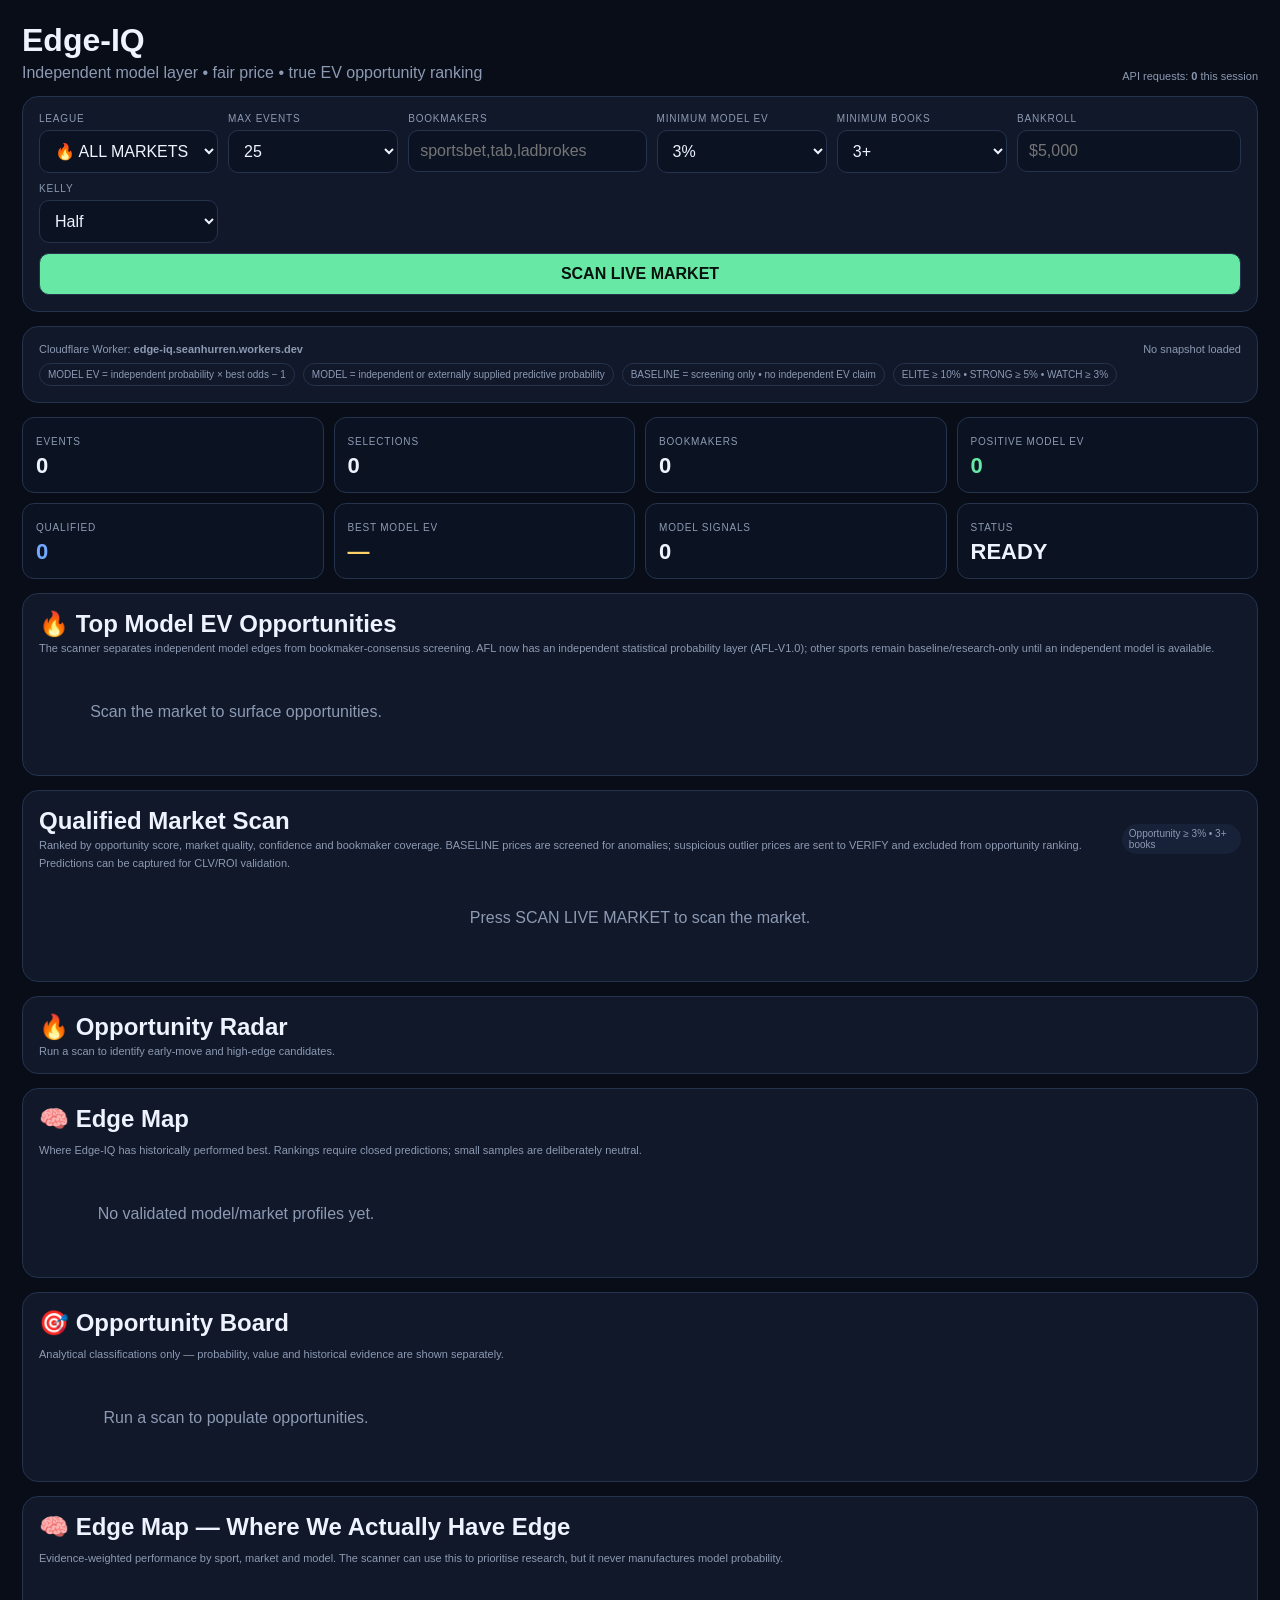
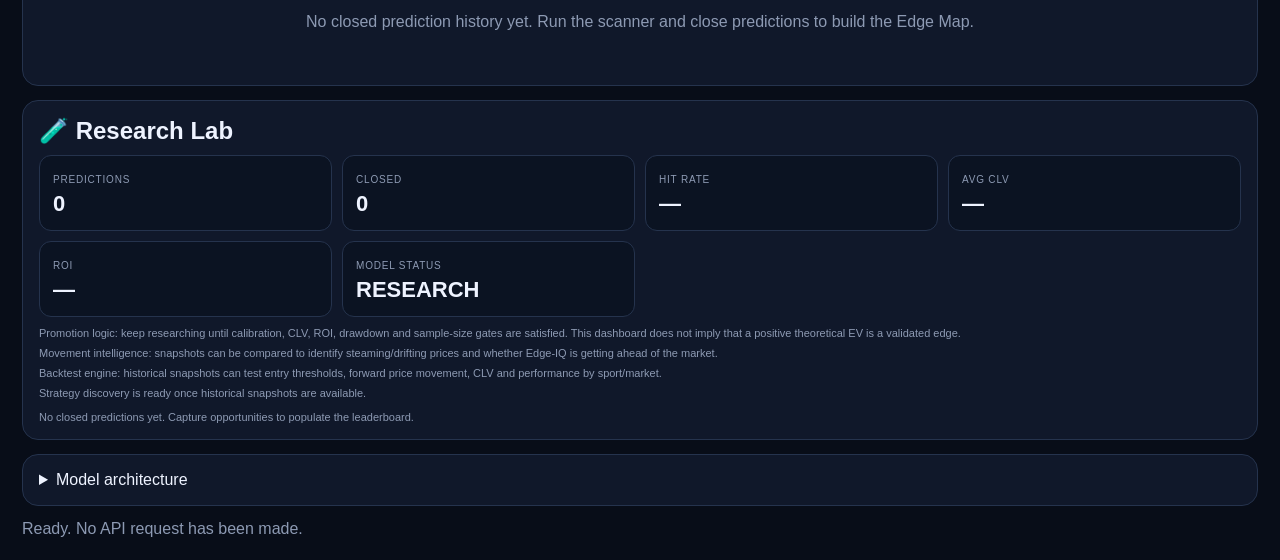
==== index.html @ f42400c0 "Activate AFL model layer and publish scan state" ====
<!doctype html>
<html lang="en"><head><meta charset="utf-8"><meta name="viewport" content="width=device-width,initial-scale=1"><title>Edge-IQ — EV Opportunity Scanner</title><style>
:root{--bg:#080d18;--panel:#10182a;--line:#25334d;--text:#eef3ff;--muted:#8d9ab3;--good:#67e8a5;--bad:#ff7180;--gold:#ffd166;--blue:#72a9ff}*{box-sizing:border-box}body{font-family:-apple-system,BlinkMacSystemFont,"Segoe UI",sans-serif;background:var(--bg);color:var(--text);margin:0}.wrap{max-width:1600px;margin:auto;padding:22px}.top{display:flex;justify-content:space-between;gap:15px;align-items:flex-end}.brand h1{font-size:32px;margin:0}.brand p{color:var(--muted);margin:5px 0 0}.panel{background:var(--panel);border:1px solid var(--line);border-radius:16px;padding:16px;margin:14px 0}.controls{display:grid;grid-template-columns:1fr 1fr 1.4fr 1fr 1fr 1fr 1fr auto;gap:10px}.control{display:flex;flex-direction:column;gap:6px}label{font-size:10px;color:var(--muted);text-transform:uppercase;letter-spacing:.08em}input,select,button{padding:11px;border-radius:10px;border:1px solid var(--line);background:#0b1322;color:var(--text);font:inherit}button{background:var(--good);color:#06130c;font-weight:850;cursor:pointer}.load{min-width:170px}.metrics{display:grid;grid-template-columns:repeat(8,1fr);gap:10px}.metric{background:#0b1322;border:1px solid var(--line);border-radius:12px;padding:13px}.metric b{display:block;font-size:22px;margin-top:4px}.good{color:var(--good)}.gold{color:var(--gold)}.bad{color:var(--bad)}.blue{color:var(--blue)}.status{color:var(--muted)}.error{color:var(--bad)}.topgrid{display:grid;grid-template-columns:repeat(3,1fr);gap:10px}.opp{background:#0b1322;border:1px solid var(--line);border-radius:14px;padding:14px}.opp.rank1{border-color:var(--gold);box-shadow:0 0 0 1px rgba(255,209,102,.1)}.opp h3{margin:0 0 5px;font-size:16px}.opp .sel{font-size:18px;font-weight:800}.signal{font-size:10px;font-weight:900;letter-spacing:.06em}.numbers{display:grid;grid-template-columns:repeat(4,1fr);gap:8px;margin-top:10px}.num{border-top:1px solid var(--line);padding-top:7px}.num small{display:block;color:var(--muted);font-size:10px}.num strong{font-size:16px}.table{overflow:auto}table{width:100%;border-collapse:collapse;min-width:2050px}th,td{padding:9px;border-bottom:1px solid var(--line);text-align:left;white-space:nowrap}th{color:var(--muted);font-size:10px;text-transform:uppercase}.best{font-weight:800}.positive{color:var(--good);font-weight:850}.negative{color:var(--bad);font-weight:700}.tiny{font-size:11px;color:var(--muted)}.pill{display:inline-block;padding:4px 7px;border-radius:999px;background:#172238;font-size:10px;color:var(--muted)}.empty{text-align:center;padding:38px;color:var(--muted)}.footerline{display:flex;justify-content:space-between;gap:10px;color:var(--muted);font-size:11px}.legend{display:flex;gap:8px;flex-wrap:wrap;margin-top:8px}.legend span{padding:5px 8px;border:1px solid var(--line);border-radius:999px;font-size:10px;color:var(--muted)}.modelbox{background:#0b1322;border:1px solid var(--line);border-radius:12px;padding:10px;margin-top:10px}.modelbox b{font-size:14px}@media(max-width:1350px){.controls{grid-template-columns:1fr 1fr 1.4fr 1fr 1fr 1fr}.load{grid-column:1/-1}.metrics{grid-template-columns:repeat(4,1fr)}}@media(max-width:1000px){.controls{grid-template-columns:1fr 1fr}.load{grid-column:1/-1}.metrics{grid-template-columns:repeat(3,1fr)}.topgrid{grid-template-columns:1fr}}@media(max-width:600px){.wrap{padding:12px}.metrics{grid-template-columns:repeat(2,1fr)}.top{display:block}}
</style><script src="models/nrl-tennis-v1.js"></script><script src="models/afl-v1.js"></script><script src="prediction-lab.js"></script><script src="research-leaderboard.js"></script><script src="opportunity-intelligence.js"></script>
<script src="adaptive-model.js"></script><script src="market-movement.js"></script><script src="opportunity-radar.js"></script><script type="module" src="backtest-engine.js"></script><script src="strategy-discovery.js"></script><script src="data-collector.js"></script><style>
.edge-matrix-summary{display:grid;grid-template-columns:repeat(4,1fr);gap:8px;margin:12px 0}.edge-matrix-summary>div{border:1px solid #263451;border-radius:12px;padding:10px;background:#0b1222}.edge-matrix-summary small{display:block;font-size:9px;letter-spacing:.08em;color:#8793ad}.edge-matrix-summary strong{display:block;font-size:20px;margin-top:4px}.edge-matrix-table{overflow:auto;border:1px solid #263451;border-radius:12px}.edge-matrix-table table{width:100%;min-width:760px;border-collapse:collapse}.edge-matrix-table th,.edge-matrix-table td{padding:9px 10px;text-align:left;border-bottom:1px solid #1d2940;font-size:11px}.edge-matrix-table th{color:#8793ad;font-weight:600}.edge-matrix-table td{color:#dce4f4}.edge-matrix-table tr:last-child td{border-bottom:0}
@media(max-width:600px){.edge-matrix-summary{grid-template-columns:repeat(2,1fr)}}
</style></head><body><div class="wrap">
<div class="top"><div class="brand"><h1>Edge-IQ</h1><p>Independent model layer • fair price • true EV opportunity ranking</p></div><div class="tiny">API requests: <b id="loadCount">0</b> this session</div></div>
<section class="panel controls"><div class="control"><label>League</label><select id="league"><option value="ALL">🔥 ALL MARKETS</option><option>AFL</option><option>NRL</option><option>NBA</option><option>NBL</option><option>MLB</option><option value="TENNIS">Tennis</option><option>EPL">EPL</option></select></div><div class="control"><label>Max events</label><select id="maxEvents"><option>10</option><option selected>25</option><option>50</option><option>100</option></select></div><div class="control"><label>Bookmakers</label><input id="bookmakers" placeholder="sportsbet,tab,ladbrokes"></div><div class="control"><label>Minimum model EV</label><select id="minEv"><option value="0">0%</option><option value="0.03" selected>3%</option><option value="0.05">5%</option><option value="0.08">8%</option><option value="0.10">10%</option></select></div><div class="control"><label>Minimum books</label><select id="minBooks"><option value="1">1+</option><option value="2">2+</option><option value="3" selected>3+</option><option value="4">4+</option><option value="5">5+</option></select></div><div class="control"><label>Bankroll</label><input id="bankroll" type="number" min="0" step="50" placeholder="$5,000"></div><div class="control"><label>Kelly</label><select id="kellyFraction"><option value="0.25">Quarter</option><option value="0.5" selected>Half</option><option value="1">Full</option></select></div><button class="load" id="loadBtn" type="button" onclick="window.edgeIqLoad && window.edgeIqLoad()">SCAN LIVE MARKET</button></section>
<section class="panel"><div class="footerline"><span>Cloudflare Worker: <b>edge-iq.seanhurren.workers.dev</b></span><span id="freshness">No snapshot loaded</span></div><div class="legend"><span>MODEL EV = independent probability × best odds − 1</span><span>MODEL = independent or externally supplied predictive probability</span><span>BASELINE = screening only • no independent EV claim</span><span>ELITE ≥ 10% • STRONG ≥ 5% • WATCH ≥ 3%</span></div></section>
<section class="metrics"><div class="metric"><label>Events</label><b id="mEvents">0</b></div><div class="metric"><label>Selections</label><b id="mRows">0</b></div><div class="metric"><label>Bookmakers</label><b id="mBooks">0</b></div><div class="metric"><label>Positive model EV</label><b class="good" id="mPositive">0</b></div><div class="metric"><label>Qualified</label><b class="blue" id="mQualified">0</b></div><div class="metric"><label>Best model EV</label><b class="gold" id="mBest">—</b></div><div class="metric"><label>Model signals</label><b id="mModel">0</b></div><div class="metric"><label>Status</label><b id="mStatus">READY</b></div></section>
<section class="panel"><h2 style="margin:0 0 4px">🔥 Top Model EV Opportunities</h2><p class="tiny" style="margin-top:0">The scanner separates independent model edges from bookmaker-consensus screening. AFL now has an independent statistical probability layer (AFL-V1.0); other sports remain baseline/research-only until an independent model is available.</p><div class="topgrid" id="topOpp"><div class="empty">Scan the market to surface opportunities.</div></div></section>
<section class="panel"><div style="display:flex;justify-content:space-between;align-items:center;gap:10px"><div><h2 style="margin:0">Qualified Market Scan</h2><span class="tiny">Ranked by opportunity score, market quality, confidence and bookmaker coverage. BASELINE prices are screened for anomalies; suspicious outlier prices are sent to VERIFY and excluded from opportunity ranking. Predictions can be captured for CLV/ROI validation.</span></div><span class="pill" id="filterLabel">Opportunity ≥ 3% • 3+ books</span></div><div class="table" id="table"><div class="empty">Press SCAN LIVE MARKET to scan the market.</div></div></section>
<section class="panel"><h2 style="margin:0 0 4px">🔥 Opportunity Radar</h2><div id="radarList" class="tiny">Run a scan to identify early-move and high-edge candidates.</div></section><section class="panel"><h2 style="margin:0 0 4px">🧠 Edge Map</h2><p class="tiny">Where Edge-IQ has historically performed best. Rankings require closed predictions; small samples are deliberately neutral.</p><div id="edgeMap" class="topgrid"><div class="empty">No validated model/market profiles yet.</div></div></section><section class="panel"><h2 style="margin:0 0 4px">🎯 Opportunity Board</h2><p class="tiny">Analytical classifications only — probability, value and historical evidence are shown separately.</p><div id="decisionBoard" class="topgrid"><div class="empty">Run a scan to populate opportunities.</div></div></section><section class="panel"><h2 style="margin:0 0 4px">🧠 Edge Map — Where We Actually Have Edge</h2><p class="tiny">Evidence-weighted performance by sport, market and model. The scanner can use this to prioritise research, but it never manufactures model probability.</p><div id="edgeMatrix"></div></section><section class="panel"><h2 style="margin:0 0 4px">🧪 Research Lab</h2><div class="metrics" style="margin:10px 0"><div class="metric"><label>Predictions</label><b id="labPred">0</b></div><div class="metric"><label>Closed</label><b id="labClosed">0</b></div><div class="metric"><label>Hit rate</label><b id="labHit">—</b></div><div class="metric"><label>Avg CLV</label><b id="labClv">—</b></div><div class="metric"><label>ROI</label><b id="labRoi">—</b></div><div class="metric"><label>Model status</label><b id="labStatus">RESEARCH</b></div></div><div class="tiny">Promotion logic: keep researching until calibration, CLV, ROI, drawdown and sample-size gates are satisfied. This dashboard does not imply that a positive theoretical EV is a validated edge.</div><div class="tiny" style="margin-top:8px">Movement intelligence: snapshots can be compared to identify steaming/drifting prices and whether Edge-IQ is getting ahead of the market.</div><div class="tiny" style="margin-top:8px">Backtest engine: historical snapshots can test entry thresholds, forward price movement, CLV and performance by sport/market.</div><div id="strategyLab" class="tiny" style="margin-top:8px">Strategy discovery is ready once historical snapshots are available.</div><div id="collectorStats" class="tiny" style="margin-top:8px"></div><div id="labTables" style="margin-top:12px"><div class="tiny">No closed predictions yet. Capture opportunities to populate the leaderboard.</div></div></section><section class="panel"><details><summary>Model architecture</summary><p class="tiny">Edge-IQ accepts an external probability on each market when supplied by a future statistical model/API. Until that feed exists, it uses a conservative BASELINE probability derived from de-vig consensus and shrunk toward 50%. This prevents the app from falsely claiming that bookmaker consensus is an independent predictive model.</p></details></section>
<div id="status" class="status">Ready. No API request has been made.</div>
</div><script src="market-catalog.js"></script><script src="market-scanner.js"></script><script src="model-engine.js"></script><script src="ev-engine.js"></script><script>
const WORKER='https://edge-iq.seanhurren.workers.dev',CACHE='edgeIqCacheV8';let loads=0,lastScan=null,$=id=>document.getElementById(id),esc=(window.EdgeIQScanner&&window.EdgeIQScanner.esc)?window.EdgeIQScanner.esc:(s=>String(s??'').replace(/[&<>"']/g,m=>({'&':'&amp;','<':'&lt;','>':'&gt;','"':'&quot;',"'":'&#39;'}[m])));
function money(n){return n>0?'$'+Math.round(n).toLocaleString():'—'} function pct(n){return Number.isFinite(n)?(n*100).toFixed(1)+'%':'—'}
function stakeFor(o){const bankroll=Number($('bankroll').value)||0,fraction=Number($('kellyFraction').value)||.5;if(!bankroll||!(o.modelEv>0)||o.odds<=1)return null;const full=Math.max(0,o.modelEv/(o.odds-1));return bankroll*full*fraction}
function qualified(opps){const minEv=Number($('minEv').value),minBooks=Number($('minBooks').value);return opps.filter(o=>(o.opportunityScore??-Infinity)>=minEv&&o.books>=minBooks)}
function signal(o){if(o.modelSource!=='MODEL')return o.opportunityScore>0?'SCREEN':'PASS';return o.modelEv>=.10?'ELITE':o.modelEv>=.05?'STRONG':o.modelEv>=.03?'WATCH':o.modelEv>0?'MARGINAL':'PASS'}
function sigClass(s){return s==='ELITE'||s==='STRONG'?'good':s==='WATCH'||s==='SCREEN'?'gold':'bad'}
function renderTop(opps){const top=qualified(opps).filter(o=>o.modelSource==='MODEL'&&Number.isFinite(o.modelEv)&&o.modelEv>0).sort((a,b)=>(b.adaptiveModelEv??b.modelEv??-Infinity)-(a.adaptiveModelEv??a.modelEv??-Infinity)).slice(0,3);if(!top.length){$('topOpp').innerHTML='<div class="empty">No independent model opportunities meet the selected filters.</div>';return}$('topOpp').innerHTML=top.map((o,i)=>`<div class="opp ${i===0?'rank1':''}"><h3>${i===0?'🥇':i===1?'🥈':'🥉'} ${esc(o.market)} <span class="signal ${sigClass(o.signal)}">${o.signal}</span></h3><div class="sel">${esc(o.selection)}</div><div class="tiny">${esc(o.event)} • <b>${esc(o.book)}</b> • ${o.books} books</div><div class="numbers"><div class="num"><small>Best odds</small><strong>${o.odds.toFixed(2)}</strong></div><div class="num"><small>Model prob.</small><strong>${pct(o.modelProb)}</strong></div><div class="num"><small>${o.modelSource==='MODEL'?'Model fair':'Screen fair'}</small><strong>${o.modelSource==='MODEL'?(o.modelFair!=null?o.modelFair.toFixed(2):'—'):(o.screeningProb?(1/o.screeningProb).toFixed(2):'—')}</strong></div><div class="num"><small>Adaptive EV</small><strong class="${o.modelSource==='MODEL'&&(o.adaptiveModelEv??o.modelEv)>0?'good':'gold'}">${o.modelSource==='MODEL'?pct(o.adaptiveModelEv??o.modelEv):'—'}</strong></div></div><div class="modelbox"><span class="tiny">Source</span> <b>${o.modelSource}</b> • <span class="tiny">Consensus</span> ${pct(o.consensusProb)} • <span class="tiny">Model vs consensus</span> ${o.modelDelta!=null?pct(o.modelDelta):'—'} • <span class="tiny">Opportunity</span> ${pct(o.opportunityScore)}<br><span class="tiny">Win ${o.winScore!=null?o.winScore+'%':'—'} • Value ${o.valueScore!=null?o.valueScore.toFixed(0):'—'} • Adaptive ${o.adaptiveStatus||'NEUTRAL'} • Confidence ${o.confidence}% • indicative ${money(stakeFor(o))} ${$('kellyFraction').value==='0.5'?'half':''} Kelly</span></div></div>`).join('')}
function renderTable(opps){const threshold=Number($('minEv').value),minBooks=Number($('minBooks').value),filtered=qualified(opps);$('filterLabel').textContent=`Opportunity ≥ ${(threshold*100).toFixed(0)}% • ${minBooks}+ books • ${filtered.length} shown`;if(!filtered.length){$('table').innerHTML='<div class="empty">No markets meet the current model EV and bookmaker filters.</div>';return}$('table').innerHTML='<table><thead><tr><th>Rank</th><th>Signal</th><th>Source</th><th>Event</th><th>Market</th><th>Selection</th><th>Best Book</th><th>Odds</th><th>Consensus</th><th>Model Prob</th><th>Fair Odds</th><th>Model EV</th><th>Screening Opp.</th><th>Model Edge</th><th>Books</th><th>Confidence</th><th>Half-Kelly*</th></tr></thead><tbody>'+filtered.map((o,i)=>`<tr><td>${i+1}</td><td class="${sigClass(o.signal)}"><b>${o.signal}</b></td><td>${o.modelSource}</td><td>${esc(o.event)}</td><td>${esc(o.market)}${o.line!=null&&o.line!==''?' '+esc(o.line):''}</td><td>${esc(o.selection)}</td><td class="best">${esc(o.book)}</td><td class="best">${o.odds.toFixed(2)}</td><td>${pct(o.consensusProb)}</td><td class="${o.modelSource==='MODEL'?'blue':''}"><b>${pct(o.modelProb)}</b></td><td>${o.modelSource==='MODEL'?(o.modelFair!=null?o.modelFair.toFixed(2):'—'):(o.screeningProb?(1/o.screeningProb).toFixed(2):'—')}</td><td class="${o.modelSource==='MODEL'&&o.modelEv>0?'positive':''}">${o.modelSource==='MODEL'?pct(o.modelEv):'—'}</td><td class="gold">${o.modelSource==='BASELINE'?pct(o.screeningEv??o.opportunityScore):'—'}</td><td class="positive">${o.modelSource==='MODEL'?pct(o.modelEdge):'—'}</td><td>${o.books}</td><td>${o.confidence}%</td><td>${money(stakeFor(o))}</td></tr>`).join('')+'</tbody></table><div class="tiny" style="margin-top:8px">* Indicative Kelly sizing. MODEL rows require an externally supplied predictive probability. BASELINE rows are screening signals only and should not be treated as validated model edges.</div>'}
function renderLab(){const s=window.EdgeIQPredictionLab.summary();const ds=window.EdgeIQDataCollector.stats();$('collectorStats').textContent='Historical collector: '+ds.snapshots+' snapshots · '+ds.events+' events · '+ds.sports+' sports';$('labPred').textContent=s.predictions;$('labClosed').textContent=s.closed;$('labHit').textContent=pct(s.hitRate);$('labClv').textContent=pct(s.avgCLV);$('labRoi').textContent=pct(s.roi);const ready=s.closed>=100&&s.avgCLV>0&&s.roi>0;$('labStatus').textContent=ready?'VALIDATION REVIEW':'RESEARCH';$('labStatus').className=ready?'good':'gold';const rows=window.EdgeIQResearchLeaderboard.leaderboard();$('labTables').innerHTML=rows.length?'<table class="compact"><thead><tr><th>Sport</th><th>Closed</th><th>Hit</th><th>CLV</th><th>ROI</th><th>Status</th></tr></thead><tbody>'+rows.map(r=>{const g=window.EdgeIQResearchLeaderboard.gate(r);return '<tr><td>'+r.sport+'</td><td>'+r.closed+'</td><td>'+pct(r.hit)+'</td><td>'+pct(r.clv)+'</td><td>'+pct(r.roi)+'</td><td>'+(g.eligible?'VALIDATION REVIEW':'RESEARCH')+'</td></tr>'}).join('')+'</tbody></table>':'<div class="tiny">No closed predictions yet. Capture opportunities to populate the leaderboard.</div>'}
async function persistResearch(opps){try{const snapshots=(opps||[]).map(o=>({id:[o.eventId,o.market,o.selection,o.book,o.odds].map(v=>String(v??'')).join('|')+'|'+Date.now()+'|'+Math.random().toString(36).slice(2),eventId:o.eventId,sport:o.sport||o.league,market:o.market,selection:o.selection,ts:Date.now(),odds:o.odds,modelProb:o.modelProb,modelFair:o.modelFair??o.fair,modelEv:o.modelEv,screeningEv:o.screeningEv,opportunityScore:o.opportunityScore,books:o.books,runId:crypto.randomUUID()}));if(!snapshots.length)return;await fetch(WORKER+'/research/snapshots',{method:'POST',headers:{'Content-Type':'application/json'},body:JSON.stringify({snapshots})})}catch(_){/* research persistence must never break live scanning */}}
function render(data){const s=window.EdgeIQScanner.scan(data);lastScan={...s,opportunities:window.EdgeIQModel.apply(s.opportunities)};lastScan.opportunities=window.EdgeIQOpportunityIntelligence.rerank(lastScan.opportunities);window.__edgeIqLastScan=lastScan;window.EdgeIQDataCollector.collect(lastScan.opportunities);persistResearch(lastScan.opportunities);lastScan.opportunities.forEach(o=>o.signal=signal(o));const radar=window.EdgeIQOpportunityRadar.rank(lastScan.opportunities);$('radarList').innerHTML=radar.length?radar.slice(0,8).map(o=>'<div style="margin:6px 0"><b>'+o.radar.tag+'</b> · '+(o.sport||o.league||'')+' · '+(o.selection||o.name||'')+' · '+pct(o.modelEv??o.screeningEv)+'<br><span class="tiny">'+o.radar.reason+'</span></div>').join(''):'No radar signals on this scan.';renderLab();const qs=qualified(lastScan.opportunities),events=new Set(s.rows.map(r=>r.eventId||r.event)).size,books=new Set(s.rows.map(r=>r.book)).size,modelCount=lastScan.opportunities.filter(o=>o.modelSource==='MODEL').length;$('mEvents').textContent=events;$('mRows').textContent=s.rows.length;$('mBooks').textContent=books;$('mPositive').textContent=lastScan.opportunities.filter(o=>o.modelSource==='MODEL'&&o.modelEv>0).length;$('mQualified').textContent=qs.filter(o=>o.modelSource==='MODEL').length;const modelOpps=qs.filter(o=>o.modelSource==='MODEL'&&Number.isFinite(o.modelEv));$('mBest').textContent=modelOpps.length?pct(Math.max(...modelOpps.map(o=>o.modelEv))):'—';$('mModel').textContent=modelCount;$('mStatus').textContent='SCANNED';$('mStatus').className=qs.length?'good':'';renderTop(lastScan.opportunities);renderTable(lastScan.opportunities);window.dispatchEvent(new CustomEvent('edgeiq:scan-complete'))}
async function load(){const b=$('loadBtn');b.disabled=true;b.textContent='SCANNING…';$('status').textContent=$('league').value==='ALL'?'Scanning the full sports universe…':'Scanning live market…';try{const u=new URL(WORKER);u.searchParams.set('league',$('league').value);u.searchParams.set('limit',$('maxEvents').value);if($('bookmakers').value.trim())u.searchParams.set('bookmakers',$('bookmakers').value.trim());const r=await fetch(u,{cache:'no-store'}),d=await r.json();if(!r.ok)throw Error(d.error||d.detail||`Worker/API error ${r.status}`);loads++;$('loadCount').textContent=loads;localStorage.setItem(CACHE,JSON.stringify({loadedAt:Date.now(),data:d}));render(d);$('freshness').textContent=`Snapshot: ${new Date().toLocaleString()}`;$('status').innerHTML=`<span class="good">Market scan complete.</span> Opportunities ranked across the selected universe.`;}catch(e){$('status').innerHTML=`<span class="error">API error:</span> ${esc(e.message)}`}finally{b.disabled=false;b.textContent='SCAN LIVE MARKET'}}
$('loadBtn').onclick=load;['minEv','minBooks','bankroll','kellyFraction'].forEach(id=>$(id).addEventListener('input',()=>{if(lastScan){renderTop(lastScan.opportunities);renderTable(lastScan.opportunities)}}));
</script><script>
function renderEdgeMap(){
 const root=$('edgeMap'); if(!root||!window.EdgeIQAdaptiveModel)return;
 const profiles=window.EdgeIQAdaptiveModel.profile().slice(0,6);
 if(!profiles.length){root.innerHTML='<div class="empty">No validated model/market profiles yet.</div>';return}
 root.innerHTML=profiles.map(p=>{
  const s=p.samples>=100&&p.avgCLV>.01&&p.roi>.02?'🔥 BOOST':p.samples>=50&&p.avgCLV<-.01&&p.roi<-.02?'🔴 DOWNGRADE':p.avgCLV>0?'🟢 POSITIVE CLV':'🟡 NEUTRAL';
  const cls=s.includes('BOOST')?'good':s.includes('DOWNGRADE')?'bad':'gold';
  const parts=p.key.split('::');
  return '<div class="opp"><h3>'+esc(parts[0])+' • '+esc(parts[1])+'</h3><div class="sel">'+esc(parts[2])+'</div><div class="numbers"><div class="num"><small>Samples</small><strong>'+p.samples+'</strong></div><div class="num"><small>Hit rate</small><strong>'+pct(p.hitRate)+'</strong></div><div class="num"><small>Avg CLV</small><strong class="'+(p.avgCLV>=0?'good':'bad')+'">'+pct(p.avgCLV)+'</strong></div><div class="num"><small>ROI</small><strong class="'+(p.roi>=0?'good':'bad')+'">'+pct(p.roi)+'</strong></div></div><div class="legend"><span class="'+cls+'">'+s+'</span><span>Reliability '+Math.round(p.reliability*100)+'%</span></div></div>'
 }).join('');
}
const _oldRenderLab=typeof renderLab==='function'?renderLab:null;
if(_oldRenderLab){ const original=_oldRenderLab; renderLab=function(){original();renderEdgeMap()} }
document.addEventListener('DOMContentLoaded',renderEdgeMap);
</script><script src="edge-map.js"></script><script>
function renderDecisionBoard(){
 const root=document.getElementById('decisionBoard');
 if(!root)return;
 const data=window.__edgeIqLastScan;
 const rows=data&&data.opportunities?data.opportunities.filter(x=>x.modelProb!=null):[];
 if(!rows.length){root.innerHTML='<div class="empty">Run a scan to populate opportunities.</div>';return;}
 const by=(fn)=>rows.slice().sort((a,b)=>fn(b)-fn(a))[0];
 const great=by(x=>(x.adaptiveModelEv??x.modelEv??-999)*100+(x.confidence??0)*.05);
 const value=by(x=>(x.modelEv??-999));
 const prob=by(x=>(x.modelProb??-999));
 const risk=by(x=>(x.modelProb??0)*.6+(x.modelEv??0)*.4);
 const card=(title,icon,x)=>x?'<div class="opp"><h3>'+icon+' '+title+'</h3><div class="sel">'+esc(x.selection||x.outcome||'Opportunity')+'</div><div class="tiny">'+esc(x.sport||x.league||'')+' • '+esc(x.market||'')+'</div><div class="numbers"><div class="num"><small>Win</small><strong>'+pct(x.modelProb)+'</strong></div><div class="num"><small>EV</small><strong class="'+((x.modelEv??0)>=0?'good':'bad')+'">'+pct(x.modelEv)+'</strong></div><div class="num"><small>Confidence</small><strong>'+((x.confidence??0))+'%</strong></div></div></div>':'';
 root.innerHTML=card('Great Opportunity','🟢',great)+card('Value Play','💰',value)+card('High Probability','🎯',prob)+card('Risk-Adjusted','⚖️',risk);
}
document.addEventListener('DOMContentLoaded',renderDecisionBoard);
window.addEventListener('edgeiq:scan-complete',renderDecisionBoard);
</script><script>
window.edgeIqLoad=async function(){
 const b=document.getElementById('loadBtn'), status=document.getElementById('status');
 if(!b)return;
 b.disabled=true;b.textContent='SCANNING…';
 if(status)status.textContent='Connecting to Cloudflare Worker…';
 const WORKER_URL='https://edge-iq.seanhurren.workers.dev';
 try{
  const u=new URL(WORKER_URL);
  const league=document.getElementById('league');const max=document.getElementById('maxEvents');const books=document.getElementById('bookmakers');
  u.searchParams.set('league',league?.value||'ALL');u.searchParams.set('limit',max?.value||25);
  if(books?.value?.trim())u.searchParams.set('bookmakers',books.value.trim());
  const ctrl=new AbortController();const timer=setTimeout(()=>ctrl.abort(),20000);
  const r=await fetch(u.toString(),{cache:'no-store',signal:ctrl.signal,mode:'cors'});clearTimeout(timer);
  const d=await r.json();
  if(!r.ok)throw new Error(d.error||d.detail||('Worker/API error '+r.status));
  if(typeof render==='function')render(d);else if(window.EdgeIQScanner&&typeof window.EdgeIQScanner.scan==='function'){window.__edgeIqLastScan=window.EdgeIQScanner.scan(d);window.dispatchEvent(new CustomEvent('edgeiq:scan-complete'))}
  const count=document.getElementById('loadCount');if(count)count.textContent=String((Number(count.textContent)||0)+1);
  const fresh=document.getElementById('freshness');if(fresh)fresh.textContent='Snapshot: '+new Date().toLocaleString();
  if(status)status.innerHTML='<span class="good">Market scan complete.</span> Opportunities ranked across the selected universe.';
 }catch(e){
  if(status)status.innerHTML='<span class="error">API error:</span> '+String(e.name==='AbortError'?'Worker request timed out after 20 seconds':e.message||e);
 }finally{b.disabled=false;b.textContent='SCAN LIVE MARKET'}
};
</script></body></html>
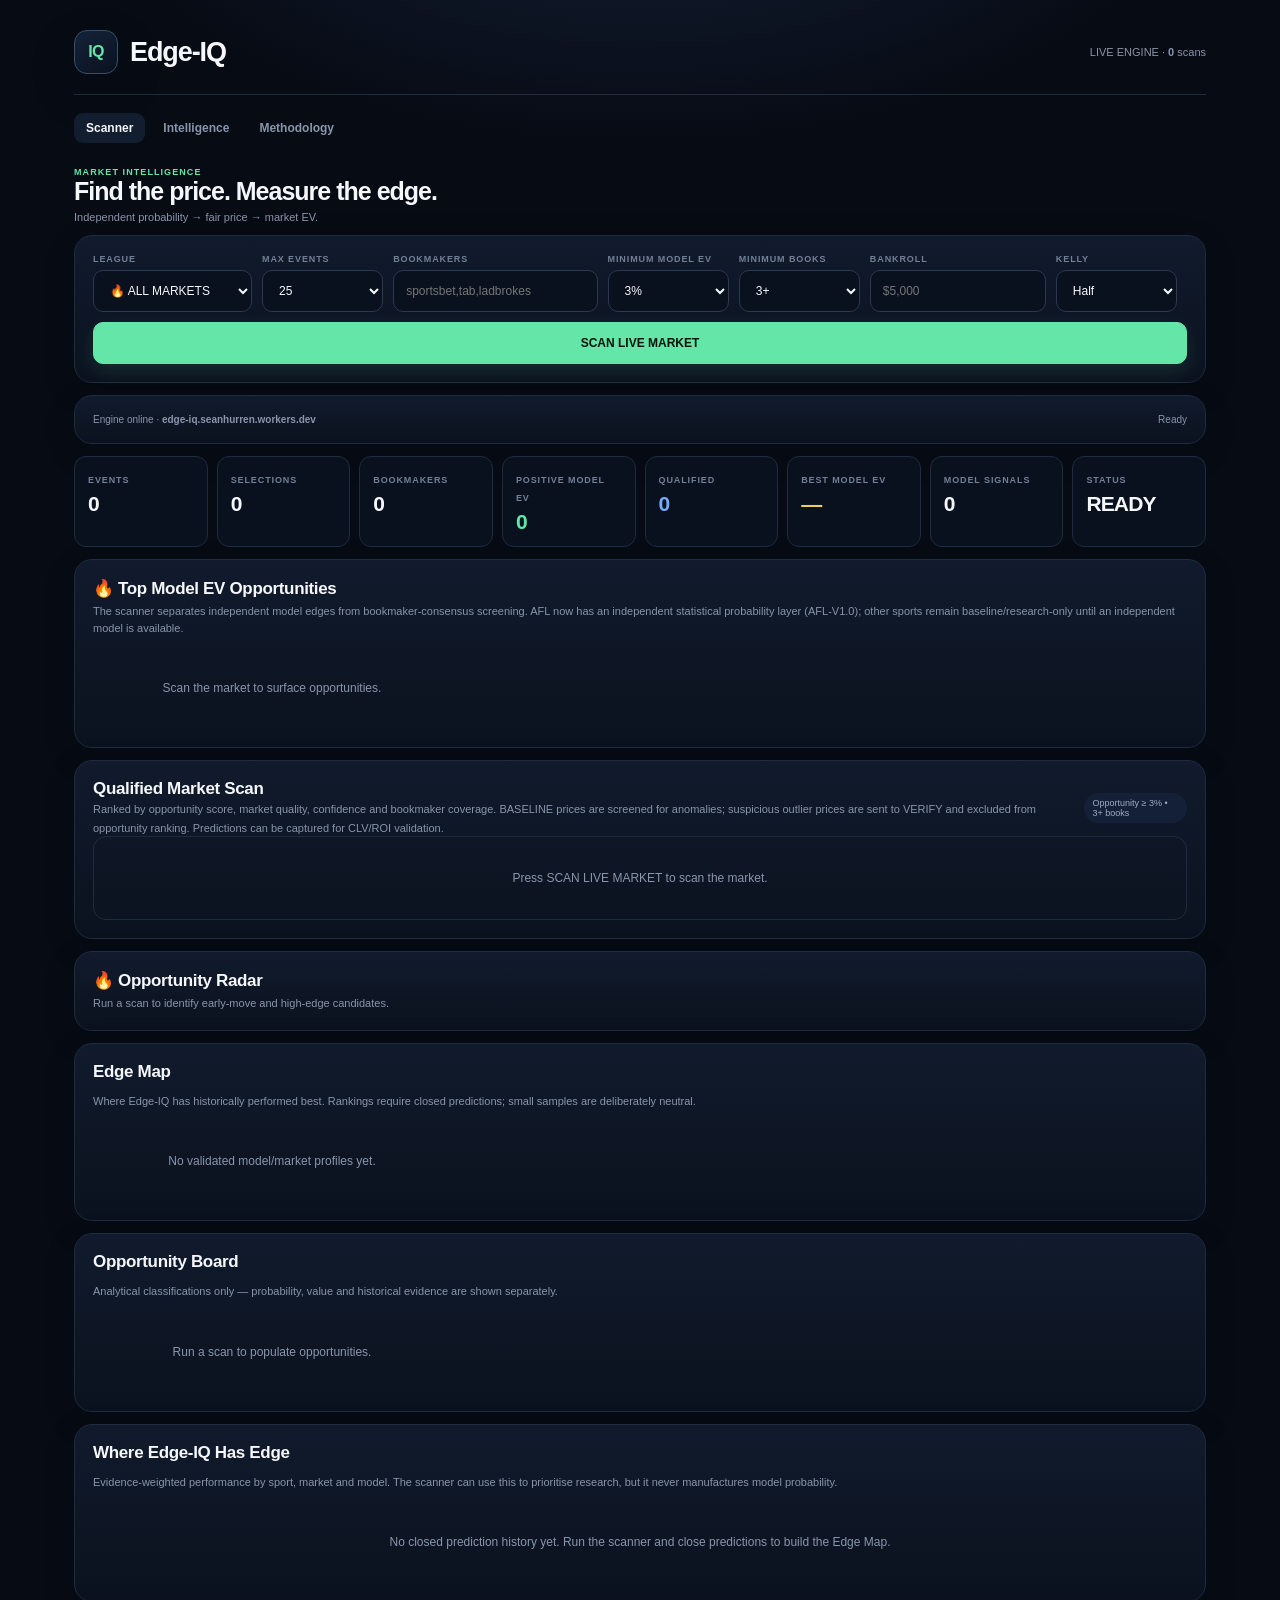
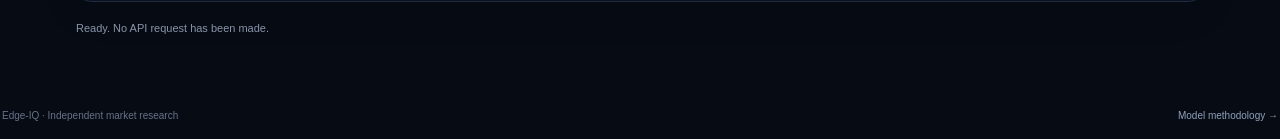
==== commit b0b735c6: "Redesign Edge-IQ as clean professional scanner" ====
--- a/index.html
+++ b/index.html
@@ -1,20 +1,35 @@
 <!doctype html>
 <html lang="en"><head><meta charset="utf-8"><meta name="viewport" content="width=device-width,initial-scale=1"><title>Edge-IQ — EV Opportunity Scanner</title><style>
 :root{--bg:#080d18;--panel:#10182a;--line:#25334d;--text:#eef3ff;--muted:#8d9ab3;--good:#67e8a5;--bad:#ff7180;--gold:#ffd166;--blue:#72a9ff}*{box-sizing:border-box}body{font-family:-apple-system,BlinkMacSystemFont,"Segoe UI",sans-serif;background:var(--bg);color:var(--text);margin:0}.wrap{max-width:1600px;margin:auto;padding:22px}.top{display:flex;justify-content:space-between;gap:15px;align-items:flex-end}.brand h1{font-size:32px;margin:0}.brand p{color:var(--muted);margin:5px 0 0}.panel{background:var(--panel);border:1px solid var(--line);border-radius:16px;padding:16px;margin:14px 0}.controls{display:grid;grid-template-columns:1fr 1fr 1.4fr 1fr 1fr 1fr 1fr auto;gap:10px}.control{display:flex;flex-direction:column;gap:6px}label{font-size:10px;color:var(--muted);text-transform:uppercase;letter-spacing:.08em}input,select,button{padding:11px;border-radius:10px;border:1px solid var(--line);background:#0b1322;color:var(--text);font:inherit}button{background:var(--good);color:#06130c;font-weight:850;cursor:pointer}.load{min-width:170px}.metrics{display:grid;grid-template-columns:repeat(8,1fr);gap:10px}.metric{background:#0b1322;border:1px solid var(--line);border-radius:12px;padding:13px}.metric b{display:block;font-size:22px;margin-top:4px}.good{color:var(--good)}.gold{color:var(--gold)}.bad{color:var(--bad)}.blue{color:var(--blue)}.status{color:var(--muted)}.error{color:var(--bad)}.topgrid{display:grid;grid-template-columns:repeat(3,1fr);gap:10px}.opp{background:#0b1322;border:1px solid var(--line);border-radius:14px;padding:14px}.opp.rank1{border-color:var(--gold);box-shadow:0 0 0 1px rgba(255,209,102,.1)}.opp h3{margin:0 0 5px;font-size:16px}.opp .sel{font-size:18px;font-weight:800}.signal{font-size:10px;font-weight:900;letter-spacing:.06em}.numbers{display:grid;grid-template-columns:repeat(4,1fr);gap:8px;margin-top:10px}.num{border-top:1px solid var(--line);padding-top:7px}.num small{display:block;color:var(--muted);font-size:10px}.num strong{font-size:16px}.table{overflow:auto}table{width:100%;border-collapse:collapse;min-width:2050px}th,td{padding:9px;border-bottom:1px solid var(--line);text-align:left;white-space:nowrap}th{color:var(--muted);font-size:10px;text-transform:uppercase}.best{font-weight:800}.positive{color:var(--good);font-weight:850}.negative{color:var(--bad);font-weight:700}.tiny{font-size:11px;color:var(--muted)}.pill{display:inline-block;padding:4px 7px;border-radius:999px;background:#172238;font-size:10px;color:var(--muted)}.empty{text-align:center;padding:38px;color:var(--muted)}.footerline{display:flex;justify-content:space-between;gap:10px;color:var(--muted);font-size:11px}.legend{display:flex;gap:8px;flex-wrap:wrap;margin-top:8px}.legend span{padding:5px 8px;border:1px solid var(--line);border-radius:999px;font-size:10px;color:var(--muted)}.modelbox{background:#0b1322;border:1px solid var(--line);border-radius:12px;padding:10px;margin-top:10px}.modelbox b{font-size:14px}@media(max-width:1350px){.controls{grid-template-columns:1fr 1fr 1.4fr 1fr 1fr 1fr}.load{grid-column:1/-1}.metrics{grid-template-columns:repeat(4,1fr)}}@media(max-width:1000px){.controls{grid-template-columns:1fr 1fr}.load{grid-column:1/-1}.metrics{grid-template-columns:repeat(3,1fr)}.topgrid{grid-template-columns:1fr}}@media(max-width:600px){.wrap{padding:12px}.metrics{grid-template-columns:repeat(2,1fr)}.top{display:block}}
+</style><style>
+:root{--bg:#070b14;--surface:#0d1422;--surface2:#111b2d;--line:#1f2b40;--line2:#2a3954;--text:#f5f7fb;--muted:#8995aa;--accent:#63e6a7;--gold:#f4c95d;--blue:#79a9ff;--danger:#ff7180;--shadow:0 18px 45px rgba(0,0,0,.22)}
+*{box-sizing:border-box}html{background:var(--bg)}body{margin:0;background:radial-gradient(900px 500px at 50% -180px,#16233b 0,transparent 65%),var(--bg);color:var(--text);font-family:-apple-system,BlinkMacSystemFont,"SF Pro Display","Segoe UI",sans-serif;-webkit-font-smoothing:antialiased}
+.wrap{max-width:1180px;margin:auto;padding:22px 24px 50px}.top{align-items:center;padding:8px 0 20px;border-bottom:1px solid var(--line)}.brand{display:flex;align-items:center;gap:12px}.brand:before{content:"IQ";display:grid;place-items:center;width:42px;height:42px;border:1px solid #34506f;border-radius:13px;background:linear-gradient(145deg,#14233a,#0a111e);font-weight:900;letter-spacing:-.05em;color:var(--accent);box-shadow:var(--shadow)}.brand h1{font-size:27px;letter-spacing:-.04em}.brand p{display:none}.tiny{color:var(--muted);font-size:11px;line-height:1.5}.top>.tiny{font-size:11px}
+.nav{display:flex;gap:6px;margin:18px 0 6px}.nav a{color:var(--muted);text-decoration:none;padding:8px 12px;border-radius:9px;font-size:12px;font-weight:700}.nav a.active,.nav a:hover{color:var(--text);background:#121d30}
+.panel{background:linear-gradient(180deg,rgba(17,27,45,.98),rgba(11,18,31,.98));border:1px solid var(--line);border-radius:18px;padding:18px;margin:12px 0;box-shadow:0 10px 35px rgba(0,0,0,.12)}.controls{display:grid;grid-template-columns:1.05fr .8fr 1.35fr .8fr .8fr .9fr .8fr auto;gap:10px;align-items:end}.control{display:flex;flex-direction:column;gap:6px}label{font-size:9px;color:#728096;text-transform:uppercase;letter-spacing:.1em;font-weight:800}input,select,button{height:42px;padding:0 12px;border-radius:10px;border:1px solid var(--line2);background:#09111e;color:var(--text);font:inherit;font-size:12px;outline:none}input:focus,select:focus{border-color:#55759f}button{background:var(--accent);border-color:var(--accent);color:#06120c;font-weight:900;cursor:pointer;box-shadow:0 8px 20px rgba(99,230,167,.12)}button:disabled{opacity:.6}.load{min-width:158px}
+.metrics{display:grid;grid-template-columns:repeat(8,1fr);gap:9px}.metric{background:#09111e;border:1px solid var(--line);border-radius:12px;padding:12px 13px}.metric b{display:block;font-size:21px;letter-spacing:-.04em;margin-top:5px}.good{color:var(--accent)!important}.gold{color:var(--gold)!important}.bad{color:var(--danger)!important}.blue{color:var(--blue)!important}.status{color:var(--muted);font-size:11px;padding:8px 2px}.error{color:var(--danger)}
+.panel h2{font-size:17px;letter-spacing:-.02em}.topgrid{display:grid;grid-template-columns:repeat(3,1fr);gap:10px}.opp{background:#09111e;border:1px solid var(--line);border-radius:15px;padding:15px}.opp.rank1{border-color:#b8943e;box-shadow:0 0 0 1px rgba(244,201,93,.08),0 10px 25px rgba(0,0,0,.16)}.opp h3{margin:0 0 6px;font-size:13px}.opp .sel{font-size:19px;font-weight:850;letter-spacing:-.025em}.signal{font-size:9px;font-weight:900;letter-spacing:.08em}.numbers{display:grid;grid-template-columns:repeat(4,1fr);gap:7px;margin-top:12px}.num{border-top:1px solid var(--line);padding-top:8px}.num small{display:block;color:var(--muted);font-size:9px}.num strong{font-size:15px}.modelbox{background:#0b1423;border:1px solid var(--line);border-radius:11px;padding:10px;margin-top:11px;font-size:10px;line-height:1.6}.table{overflow:auto;border:1px solid var(--line);border-radius:13px}table{width:100%;border-collapse:collapse;min-width:1500px}th,td{padding:10px;border-bottom:1px solid var(--line);text-align:left;white-space:nowrap}th{color:#728096;font-size:9px;text-transform:uppercase;letter-spacing:.08em}td{font-size:11px}.best{font-weight:800}.positive{color:var(--accent);font-weight:850}.negative{color:var(--danger);font-weight:700}.pill{display:inline-block;padding:5px 8px;border-radius:999px;background:#142037;font-size:9px;color:#9eabc0}.empty{text-align:center;padding:34px;color:var(--muted);font-size:12px}.footerline{display:flex;justify-content:space-between;gap:10px;color:var(--muted);font-size:10px}.legend{display:none}
+.hero{display:flex;justify-content:space-between;align-items:flex-end;gap:20px;margin:24px 0 12px}.hero h2{font-size:25px;margin:0;letter-spacing:-.04em}.hero p{margin:5px 0 0;color:var(--muted);font-size:11px}.hero .eyebrow{color:var(--accent);font-size:9px;font-weight:900;letter-spacing:.12em;text-transform:uppercase}
+#radarList{display:grid;grid-template-columns:repeat(3,1fr);gap:8px}#radarList>div{background:#09111e;border:1px solid var(--line);border-radius:11px;padding:10px}
+footer{display:flex;justify-content:space-between;color:#667389;font-size:10px;padding:18px 2px}
+@media(max-width:1050px){.controls{grid-template-columns:repeat(4,1fr)}.load{grid-column:auto}.metrics{grid-template-columns:repeat(4,1fr)}}
+@media(max-width:700px){.wrap{padding:12px 12px 35px}.top{padding-bottom:13px}.brand h1{font-size:24px}.nav{margin:12px 0}.controls{grid-template-columns:1fr 1fr}.load{grid-column:1/-1}.metrics{grid-template-columns:repeat(2,1fr)}.topgrid,#radarList{grid-template-columns:1fr}.hero{display:block}.hero .tiny{margin-top:8px}.panel{padding:13px;border-radius:15px}.panel h2{font-size:15px}}
 </style><script src="models/nrl-tennis-v1.js"></script><script src="models/afl-v1.js"></script><script src="prediction-lab.js"></script><script src="research-leaderboard.js"></script><script src="opportunity-intelligence.js"></script>
 <script src="adaptive-model.js"></script><script src="market-movement.js"></script><script src="opportunity-radar.js"></script><script type="module" src="backtest-engine.js"></script><script src="strategy-discovery.js"></script><script src="data-collector.js"></script><style>
 .edge-matrix-summary{display:grid;grid-template-columns:repeat(4,1fr);gap:8px;margin:12px 0}.edge-matrix-summary>div{border:1px solid #263451;border-radius:12px;padding:10px;background:#0b1222}.edge-matrix-summary small{display:block;font-size:9px;letter-spacing:.08em;color:#8793ad}.edge-matrix-summary strong{display:block;font-size:20px;margin-top:4px}.edge-matrix-table{overflow:auto;border:1px solid #263451;border-radius:12px}.edge-matrix-table table{width:100%;min-width:760px;border-collapse:collapse}.edge-matrix-table th,.edge-matrix-table td{padding:9px 10px;text-align:left;border-bottom:1px solid #1d2940;font-size:11px}.edge-matrix-table th{color:#8793ad;font-weight:600}.edge-matrix-table td{color:#dce4f4}.edge-matrix-table tr:last-child td{border-bottom:0}
 @media(max-width:600px){.edge-matrix-summary{grid-template-columns:repeat(2,1fr)}}
 </style></head><body><div class="wrap">
-<div class="top"><div class="brand"><h1>Edge-IQ</h1><p>Independent model layer • fair price • true EV opportunity ranking</p></div><div class="tiny">API requests: <b id="loadCount">0</b> this session</div></div>
+<div class="top"><div class="brand"><h1>Edge-IQ</h1></div><div class="tiny">LIVE ENGINE · <b id="loadCount">0</b> scans</div></div>
+<nav class="nav"><a class="active" href="index.html">Scanner</a><a href="intelligence.html">Intelligence</a><a href="methodology.html">Methodology</a></nav>
+<div class="hero"><div><div class="eyebrow">Market intelligence</div><h2>Find the price. Measure the edge.</h2><p>Independent probability → fair price → market EV.</p></div></div>
 <section class="panel controls"><div class="control"><label>League</label><select id="league"><option value="ALL">🔥 ALL MARKETS</option><option>AFL</option><option>NRL</option><option>NBA</option><option>NBL</option><option>MLB</option><option value="TENNIS">Tennis</option><option>EPL">EPL</option></select></div><div class="control"><label>Max events</label><select id="maxEvents"><option>10</option><option selected>25</option><option>50</option><option>100</option></select></div><div class="control"><label>Bookmakers</label><input id="bookmakers" placeholder="sportsbet,tab,ladbrokes"></div><div class="control"><label>Minimum model EV</label><select id="minEv"><option value="0">0%</option><option value="0.03" selected>3%</option><option value="0.05">5%</option><option value="0.08">8%</option><option value="0.10">10%</option></select></div><div class="control"><label>Minimum books</label><select id="minBooks"><option value="1">1+</option><option value="2">2+</option><option value="3" selected>3+</option><option value="4">4+</option><option value="5">5+</option></select></div><div class="control"><label>Bankroll</label><input id="bankroll" type="number" min="0" step="50" placeholder="$5,000"></div><div class="control"><label>Kelly</label><select id="kellyFraction"><option value="0.25">Quarter</option><option value="0.5" selected>Half</option><option value="1">Full</option></select></div><button class="load" id="loadBtn" type="button" onclick="window.edgeIqLoad && window.edgeIqLoad()">SCAN LIVE MARKET</button></section>
-<section class="panel"><div class="footerline"><span>Cloudflare Worker: <b>edge-iq.seanhurren.workers.dev</b></span><span id="freshness">No snapshot loaded</span></div><div class="legend"><span>MODEL EV = independent probability × best odds − 1</span><span>MODEL = independent or externally supplied predictive probability</span><span>BASELINE = screening only • no independent EV claim</span><span>ELITE ≥ 10% • STRONG ≥ 5% • WATCH ≥ 3%</span></div></section>
+<section class="panel" id="engineStatus"><div class="footerline"><span>Engine online · <b>edge-iq.seanhurren.workers.dev</b></span><span id="freshness">Ready</span></div><div class="legend"><span>MODEL EV = independent probability × best odds − 1</span><span>MODEL = independent or externally supplied predictive probability</span><span>BASELINE = screening only • no independent EV claim</span><span>ELITE ≥ 10% • STRONG ≥ 5% • WATCH ≥ 3%</span></div></section>
 <section class="metrics"><div class="metric"><label>Events</label><b id="mEvents">0</b></div><div class="metric"><label>Selections</label><b id="mRows">0</b></div><div class="metric"><label>Bookmakers</label><b id="mBooks">0</b></div><div class="metric"><label>Positive model EV</label><b class="good" id="mPositive">0</b></div><div class="metric"><label>Qualified</label><b class="blue" id="mQualified">0</b></div><div class="metric"><label>Best model EV</label><b class="gold" id="mBest">—</b></div><div class="metric"><label>Model signals</label><b id="mModel">0</b></div><div class="metric"><label>Status</label><b id="mStatus">READY</b></div></section>
 <section class="panel"><h2 style="margin:0 0 4px">🔥 Top Model EV Opportunities</h2><p class="tiny" style="margin-top:0">The scanner separates independent model edges from bookmaker-consensus screening. AFL now has an independent statistical probability layer (AFL-V1.0); other sports remain baseline/research-only until an independent model is available.</p><div class="topgrid" id="topOpp"><div class="empty">Scan the market to surface opportunities.</div></div></section>
 <section class="panel"><div style="display:flex;justify-content:space-between;align-items:center;gap:10px"><div><h2 style="margin:0">Qualified Market Scan</h2><span class="tiny">Ranked by opportunity score, market quality, confidence and bookmaker coverage. BASELINE prices are screened for anomalies; suspicious outlier prices are sent to VERIFY and excluded from opportunity ranking. Predictions can be captured for CLV/ROI validation.</span></div><span class="pill" id="filterLabel">Opportunity ≥ 3% • 3+ books</span></div><div class="table" id="table"><div class="empty">Press SCAN LIVE MARKET to scan the market.</div></div></section>
-<section class="panel"><h2 style="margin:0 0 4px">🔥 Opportunity Radar</h2><div id="radarList" class="tiny">Run a scan to identify early-move and high-edge candidates.</div></section><section class="panel"><h2 style="margin:0 0 4px">🧠 Edge Map</h2><p class="tiny">Where Edge-IQ has historically performed best. Rankings require closed predictions; small samples are deliberately neutral.</p><div id="edgeMap" class="topgrid"><div class="empty">No validated model/market profiles yet.</div></div></section><section class="panel"><h2 style="margin:0 0 4px">🎯 Opportunity Board</h2><p class="tiny">Analytical classifications only — probability, value and historical evidence are shown separately.</p><div id="decisionBoard" class="topgrid"><div class="empty">Run a scan to populate opportunities.</div></div></section><section class="panel"><h2 style="margin:0 0 4px">🧠 Edge Map — Where We Actually Have Edge</h2><p class="tiny">Evidence-weighted performance by sport, market and model. The scanner can use this to prioritise research, but it never manufactures model probability.</p><div id="edgeMatrix"></div></section><section class="panel"><h2 style="margin:0 0 4px">🧪 Research Lab</h2><div class="metrics" style="margin:10px 0"><div class="metric"><label>Predictions</label><b id="labPred">0</b></div><div class="metric"><label>Closed</label><b id="labClosed">0</b></div><div class="metric"><label>Hit rate</label><b id="labHit">—</b></div><div class="metric"><label>Avg CLV</label><b id="labClv">—</b></div><div class="metric"><label>ROI</label><b id="labRoi">—</b></div><div class="metric"><label>Model status</label><b id="labStatus">RESEARCH</b></div></div><div class="tiny">Promotion logic: keep researching until calibration, CLV, ROI, drawdown and sample-size gates are satisfied. This dashboard does not imply that a positive theoretical EV is a validated edge.</div><div class="tiny" style="margin-top:8px">Movement intelligence: snapshots can be compared to identify steaming/drifting prices and whether Edge-IQ is getting ahead of the market.</div><div class="tiny" style="margin-top:8px">Backtest engine: historical snapshots can test entry thresholds, forward price movement, CLV and performance by sport/market.</div><div id="strategyLab" class="tiny" style="margin-top:8px">Strategy discovery is ready once historical snapshots are available.</div><div id="collectorStats" class="tiny" style="margin-top:8px"></div><div id="labTables" style="margin-top:12px"><div class="tiny">No closed predictions yet. Capture opportunities to populate the leaderboard.</div></div></section><section class="panel"><details><summary>Model architecture</summary><p class="tiny">Edge-IQ accepts an external probability on each market when supplied by a future statistical model/API. Until that feed exists, it uses a conservative BASELINE probability derived from de-vig consensus and shrunk toward 50%. This prevents the app from falsely claiming that bookmaker consensus is an independent predictive model.</p></details></section>
+<section class="panel"><h2 style="margin:0 0 4px">🔥 Opportunity Radar</h2><div id="radarList" class="tiny">Run a scan to identify early-move and high-edge candidates.</div></section><section class="panel"><h2 style="margin:0 0 4px">Edge Map</h2><p class="tiny">Where Edge-IQ has historically performed best. Rankings require closed predictions; small samples are deliberately neutral.</p><div id="edgeMap" class="topgrid"><div class="empty">No validated model/market profiles yet.</div></div></section><section class="panel"><h2 style="margin:0 0 4px">Opportunity Board</h2><p class="tiny">Analytical classifications only — probability, value and historical evidence are shown separately.</p><div id="decisionBoard" class="topgrid"><div class="empty">Run a scan to populate opportunities.</div></div></section><section class="panel"><h2 style="margin:0 0 4px">Where Edge-IQ Has Edge</h2><p class="tiny">Evidence-weighted performance by sport, market and model. The scanner can use this to prioritise research, but it never manufactures model probability.</p><div id="edgeMatrix"></div></section><section class="panel" style="display:none"><h2 style="margin:0 0 4px">Research Lab</h2><div class="metrics" style="margin:10px 0"><div class="metric"><label>Predictions</label><b id="labPred">0</b></div><div class="metric"><label>Closed</label><b id="labClosed">0</b></div><div class="metric"><label>Hit rate</label><b id="labHit">—</b></div><div class="metric"><label>Avg CLV</label><b id="labClv">—</b></div><div class="metric"><label>ROI</label><b id="labRoi">—</b></div><div class="metric"><label>Model status</label><b id="labStatus">RESEARCH</b></div></div><div class="tiny">Promotion logic: keep researching until calibration, CLV, ROI, drawdown and sample-size gates are satisfied. This dashboard does not imply that a positive theoretical EV is a validated edge.</div><div class="tiny" style="margin-top:8px">Movement intelligence: snapshots can be compared to identify steaming/drifting prices and whether Edge-IQ is getting ahead of the market.</div><div class="tiny" style="margin-top:8px">Backtest engine: historical snapshots can test entry thresholds, forward price movement, CLV and performance by sport/market.</div><div id="strategyLab" class="tiny" style="margin-top:8px">Strategy discovery is ready once historical snapshots are available.</div><div id="collectorStats" class="tiny" style="margin-top:8px"></div><div id="labTables" style="margin-top:12px"><div class="tiny">No closed predictions yet. Capture opportunities to populate the leaderboard.</div></div></section><section class="panel" style="display:none"><details><summary>Model architecture</summary><p class="tiny">Edge-IQ accepts an external probability on each market when supplied by a future statistical model/API. Until that feed exists, it uses a conservative BASELINE probability derived from de-vig consensus and shrunk toward 50%. This prevents the app from falsely claiming that bookmaker consensus is an independent predictive model.</p></details></section>
 <div id="status" class="status">Ready. No API request has been made.</div>
-</div><script src="market-catalog.js"></script><script src="market-scanner.js"></script><script src="model-engine.js"></script><script src="ev-engine.js"></script><script>
+</div><footer><span>Edge-IQ · Independent market research</span><span><a href="methodology.html" style="color:#8fa0ba;text-decoration:none">Model methodology →</a></span></footer><script src="market-catalog.js"></script><script src="market-scanner.js"></script><script src="model-engine.js"></script><script src="ev-engine.js"></script><script>
 const WORKER='https://edge-iq.seanhurren.workers.dev',CACHE='edgeIqCacheV8';let loads=0,lastScan=null,$=id=>document.getElementById(id),esc=(window.EdgeIQScanner&&window.EdgeIQScanner.esc)?window.EdgeIQScanner.esc:(s=>String(s??'').replace(/[&<>"']/g,m=>({'&':'&amp;','<':'&lt;','>':'&gt;','"':'&quot;',"'":'&#39;'}[m])));
 function money(n){return n>0?'$'+Math.round(n).toLocaleString():'—'} function pct(n){return Number.isFinite(n)?(n*100).toFixed(1)+'%':'—'}
 function stakeFor(o){const bankroll=Number($('bankroll').value)||0,fraction=Number($('kellyFraction').value)||.5;if(!bankroll||!(o.modelEv>0)||o.odds<=1)return null;const full=Math.max(0,o.modelEv/(o.odds-1));return bankroll*full*fraction}
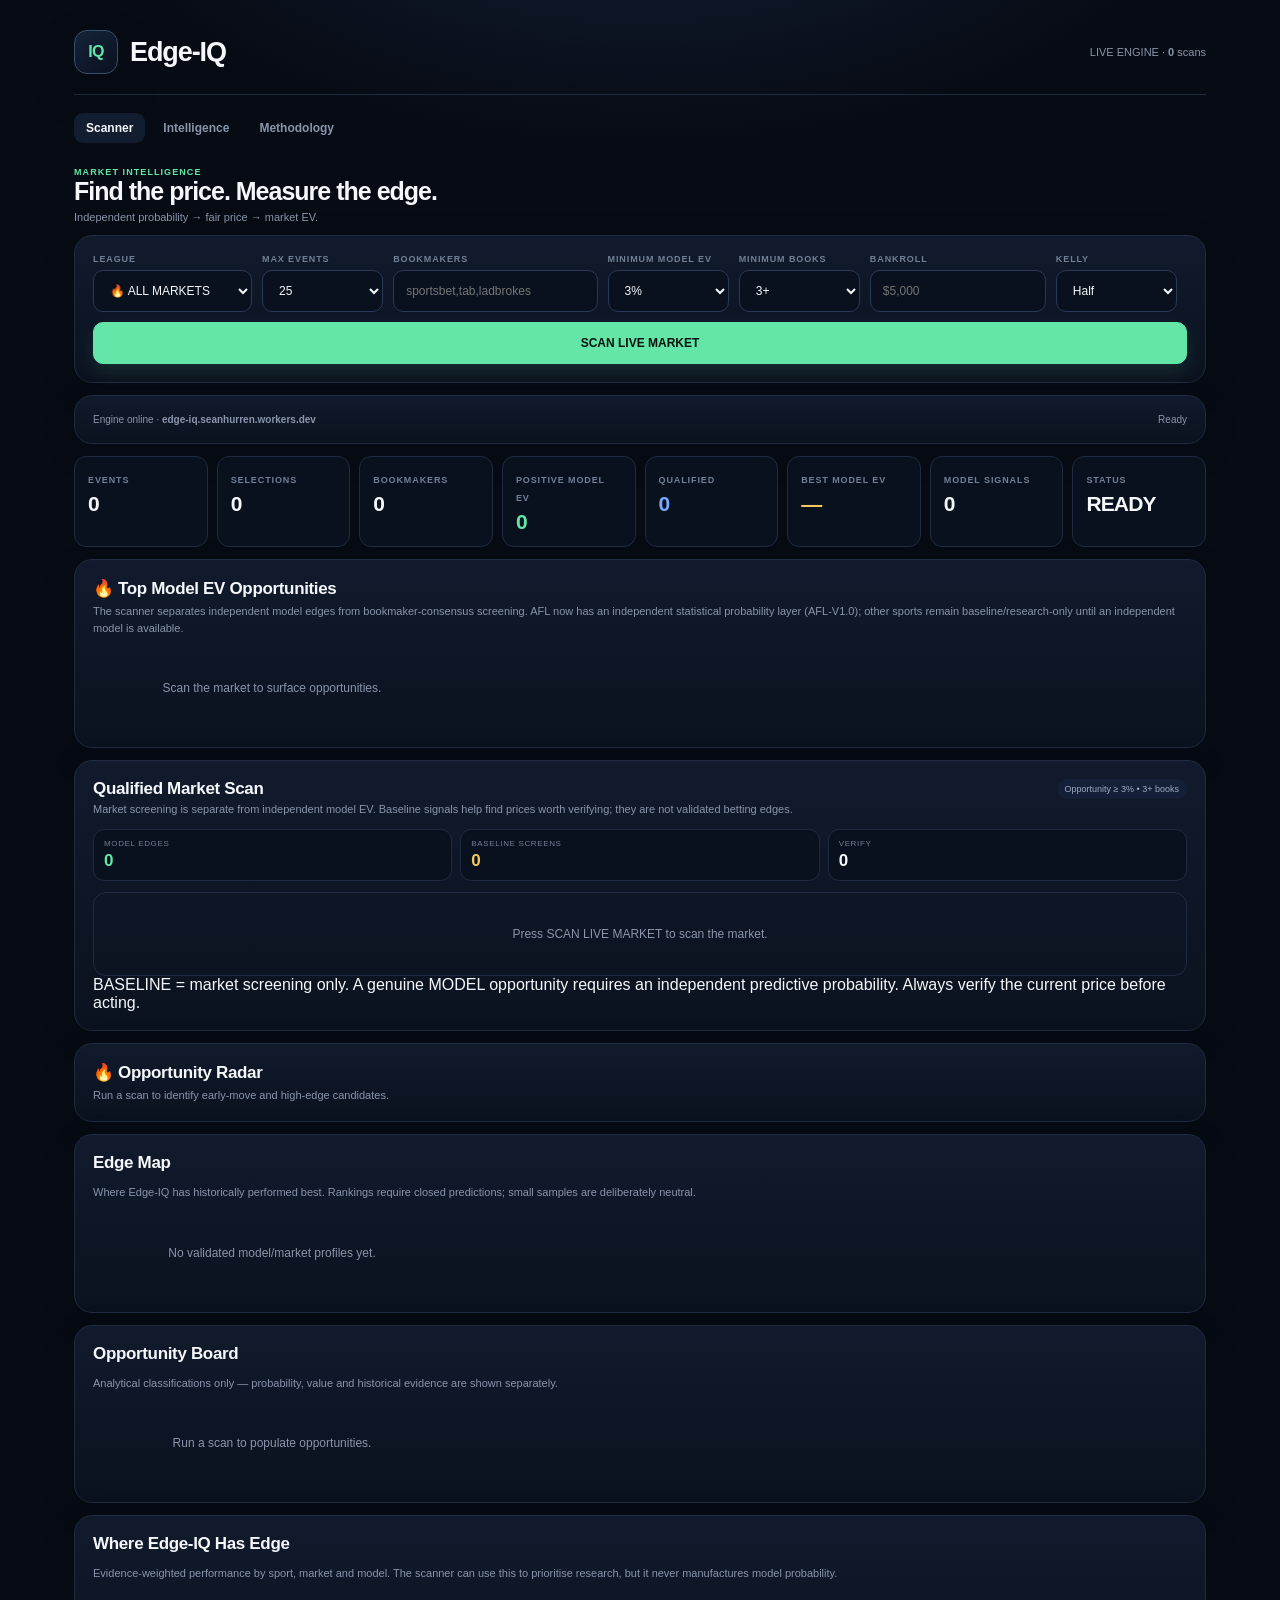
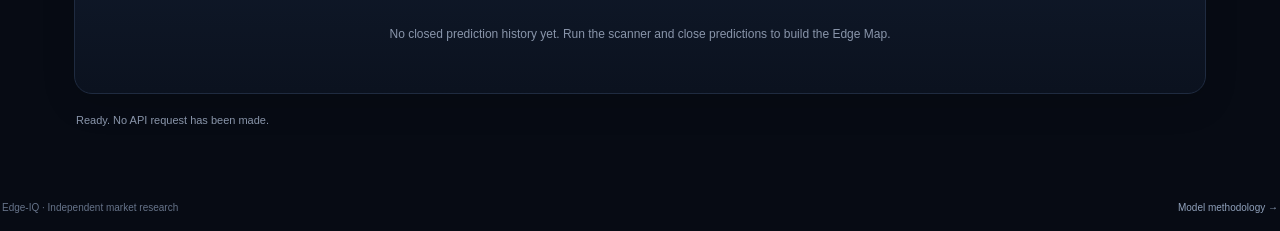
==== commit 26ebf637: "Upgrade professional scanner and mobile UX" ====
--- a/index.html
+++ b/index.html
@@ -18,6 +18,19 @@
 <script src="adaptive-model.js"></script><script src="market-movement.js"></script><script src="opportunity-radar.js"></script><script type="module" src="backtest-engine.js"></script><script src="strategy-discovery.js"></script><script src="data-collector.js"></script><style>
 .edge-matrix-summary{display:grid;grid-template-columns:repeat(4,1fr);gap:8px;margin:12px 0}.edge-matrix-summary>div{border:1px solid #263451;border-radius:12px;padding:10px;background:#0b1222}.edge-matrix-summary small{display:block;font-size:9px;letter-spacing:.08em;color:#8793ad}.edge-matrix-summary strong{display:block;font-size:20px;margin-top:4px}.edge-matrix-table{overflow:auto;border:1px solid #263451;border-radius:12px}.edge-matrix-table table{width:100%;min-width:760px;border-collapse:collapse}.edge-matrix-table th,.edge-matrix-table td{padding:9px 10px;text-align:left;border-bottom:1px solid #1d2940;font-size:11px}.edge-matrix-table th{color:#8793ad;font-weight:600}.edge-matrix-table td{color:#dce4f4}.edge-matrix-table tr:last-child td{border-bottom:0}
 @media(max-width:600px){.edge-matrix-summary{grid-template-columns:repeat(2,1fr)}}
+</style><style>
+@media(max-width:700px){
+ .hero h2{font-size:24px}.hero p{font-size:10px}.metrics{gap:7px}.metric{padding:10px 11px}.metric b{font-size:19px}
+ .panel{margin:9px 0;padding:13px;border-radius:15px}#engineStatus{padding:11px 13px}
+ #engineStatus .footerline{font-size:9px}#engineStatus .footerline span:last-child{display:none}
+ .topgrid .opp{padding:13px}.qualified-mobile{display:block!important}.qualified-desktop{display:none!important}
+ .market-row{display:grid;grid-template-columns:1fr auto;gap:8px;padding:12px 2px;border-bottom:1px solid var(--line)}
+ .market-main{min-width:0}.market-event{font-size:11px;font-weight:800;white-space:nowrap;overflow:hidden;text-overflow:ellipsis}
+ .market-sub{font-size:9px;color:var(--muted);margin-top:3px}.market-side{text-align:right}.market-odds{font-size:15px;font-weight:900}
+ .market-tag{font-size:8px;font-weight:900;letter-spacing:.08em}.screen-note{margin-top:9px;padding:9px 10px;border-radius:10px;background:#0a1220;border:1px solid var(--line);font-size:9px;color:var(--muted);line-height:1.5}
+}
+.qualified-mobile{display:none}.qualified-summary{display:grid;grid-template-columns:repeat(3,1fr);gap:8px;margin:11px 0}
+.qstat{background:#09111e;border:1px solid var(--line);border-radius:11px;padding:9px 10px}.qstat small{display:block;color:#728096;font-size:8px;text-transform:uppercase;letter-spacing:.08em}.qstat b{display:block;font-size:17px;margin-top:3px}
 </style></head><body><div class="wrap">
 <div class="top"><div class="brand"><h1>Edge-IQ</h1></div><div class="tiny">LIVE ENGINE · <b id="loadCount">0</b> scans</div></div>
 <nav class="nav"><a class="active" href="index.html">Scanner</a><a href="intelligence.html">Intelligence</a><a href="methodology.html">Methodology</a></nav>
@@ -26,7 +39,7 @@
 <section class="panel" id="engineStatus"><div class="footerline"><span>Engine online · <b>edge-iq.seanhurren.workers.dev</b></span><span id="freshness">Ready</span></div><div class="legend"><span>MODEL EV = independent probability × best odds − 1</span><span>MODEL = independent or externally supplied predictive probability</span><span>BASELINE = screening only • no independent EV claim</span><span>ELITE ≥ 10% • STRONG ≥ 5% • WATCH ≥ 3%</span></div></section>
 <section class="metrics"><div class="metric"><label>Events</label><b id="mEvents">0</b></div><div class="metric"><label>Selections</label><b id="mRows">0</b></div><div class="metric"><label>Bookmakers</label><b id="mBooks">0</b></div><div class="metric"><label>Positive model EV</label><b class="good" id="mPositive">0</b></div><div class="metric"><label>Qualified</label><b class="blue" id="mQualified">0</b></div><div class="metric"><label>Best model EV</label><b class="gold" id="mBest">—</b></div><div class="metric"><label>Model signals</label><b id="mModel">0</b></div><div class="metric"><label>Status</label><b id="mStatus">READY</b></div></section>
 <section class="panel"><h2 style="margin:0 0 4px">🔥 Top Model EV Opportunities</h2><p class="tiny" style="margin-top:0">The scanner separates independent model edges from bookmaker-consensus screening. AFL now has an independent statistical probability layer (AFL-V1.0); other sports remain baseline/research-only until an independent model is available.</p><div class="topgrid" id="topOpp"><div class="empty">Scan the market to surface opportunities.</div></div></section>
-<section class="panel"><div style="display:flex;justify-content:space-between;align-items:center;gap:10px"><div><h2 style="margin:0">Qualified Market Scan</h2><span class="tiny">Ranked by opportunity score, market quality, confidence and bookmaker coverage. BASELINE prices are screened for anomalies; suspicious outlier prices are sent to VERIFY and excluded from opportunity ranking. Predictions can be captured for CLV/ROI validation.</span></div><span class="pill" id="filterLabel">Opportunity ≥ 3% • 3+ books</span></div><div class="table" id="table"><div class="empty">Press SCAN LIVE MARKET to scan the market.</div></div></section>
+<section class="panel"><div style="display:flex;justify-content:space-between;align-items:flex-start;gap:10px"><div><h2 style="margin:0">Qualified Market Scan</h2><span class="tiny">Market screening is separate from independent model EV. Baseline signals help find prices worth verifying; they are not validated betting edges.</span></div><span class="pill" id="filterLabel">Opportunity ≥ 3% • 3+ books</span></div><div id="qualifiedSummary" class="qualified-summary"><div class="qstat"><small>Model edges</small><b class="good" id="qModel">0</b></div><div class="qstat"><small>Baseline screens</small><b class="gold" id="qBaseline">0</b></div><div class="qstat"><small>Verify</small><b id="qVerify">0</b></div></div><div class="qualified-mobile" id="mobileMarkets"><div class="empty">Press SCAN LIVE MARKET to scan the market.</div></div><div class="qualified-desktop table" id="table"><div class="empty">Press SCAN LIVE MARKET to scan the market.</div></div><div class="screen-note">BASELINE = market screening only. A genuine MODEL opportunity requires an independent predictive probability. Always verify the current price before acting.</div></section>
 <section class="panel"><h2 style="margin:0 0 4px">🔥 Opportunity Radar</h2><div id="radarList" class="tiny">Run a scan to identify early-move and high-edge candidates.</div></section><section class="panel"><h2 style="margin:0 0 4px">Edge Map</h2><p class="tiny">Where Edge-IQ has historically performed best. Rankings require closed predictions; small samples are deliberately neutral.</p><div id="edgeMap" class="topgrid"><div class="empty">No validated model/market profiles yet.</div></div></section><section class="panel"><h2 style="margin:0 0 4px">Opportunity Board</h2><p class="tiny">Analytical classifications only — probability, value and historical evidence are shown separately.</p><div id="decisionBoard" class="topgrid"><div class="empty">Run a scan to populate opportunities.</div></div></section><section class="panel"><h2 style="margin:0 0 4px">Where Edge-IQ Has Edge</h2><p class="tiny">Evidence-weighted performance by sport, market and model. The scanner can use this to prioritise research, but it never manufactures model probability.</p><div id="edgeMatrix"></div></section><section class="panel" style="display:none"><h2 style="margin:0 0 4px">Research Lab</h2><div class="metrics" style="margin:10px 0"><div class="metric"><label>Predictions</label><b id="labPred">0</b></div><div class="metric"><label>Closed</label><b id="labClosed">0</b></div><div class="metric"><label>Hit rate</label><b id="labHit">—</b></div><div class="metric"><label>Avg CLV</label><b id="labClv">—</b></div><div class="metric"><label>ROI</label><b id="labRoi">—</b></div><div class="metric"><label>Model status</label><b id="labStatus">RESEARCH</b></div></div><div class="tiny">Promotion logic: keep researching until calibration, CLV, ROI, drawdown and sample-size gates are satisfied. This dashboard does not imply that a positive theoretical EV is a validated edge.</div><div class="tiny" style="margin-top:8px">Movement intelligence: snapshots can be compared to identify steaming/drifting prices and whether Edge-IQ is getting ahead of the market.</div><div class="tiny" style="margin-top:8px">Backtest engine: historical snapshots can test entry thresholds, forward price movement, CLV and performance by sport/market.</div><div id="strategyLab" class="tiny" style="margin-top:8px">Strategy discovery is ready once historical snapshots are available.</div><div id="collectorStats" class="tiny" style="margin-top:8px"></div><div id="labTables" style="margin-top:12px"><div class="tiny">No closed predictions yet. Capture opportunities to populate the leaderboard.</div></div></section><section class="panel" style="display:none"><details><summary>Model architecture</summary><p class="tiny">Edge-IQ accepts an external probability on each market when supplied by a future statistical model/API. Until that feed exists, it uses a conservative BASELINE probability derived from de-vig consensus and shrunk toward 50%. This prevents the app from falsely claiming that bookmaker consensus is an independent predictive model.</p></details></section>
 <div id="status" class="status">Ready. No API request has been made.</div>
 </div><footer><span>Edge-IQ · Independent market research</span><span><a href="methodology.html" style="color:#8fa0ba;text-decoration:none">Model methodology →</a></span></footer><script src="market-catalog.js"></script><script src="market-scanner.js"></script><script src="model-engine.js"></script><script src="ev-engine.js"></script><script>
@@ -37,7 +50,7 @@
 function signal(o){if(o.modelSource!=='MODEL')return o.opportunityScore>0?'SCREEN':'PASS';return o.modelEv>=.10?'ELITE':o.modelEv>=.05?'STRONG':o.modelEv>=.03?'WATCH':o.modelEv>0?'MARGINAL':'PASS'}
 function sigClass(s){return s==='ELITE'||s==='STRONG'?'good':s==='WATCH'||s==='SCREEN'?'gold':'bad'}
 function renderTop(opps){const top=qualified(opps).filter(o=>o.modelSource==='MODEL'&&Number.isFinite(o.modelEv)&&o.modelEv>0).sort((a,b)=>(b.adaptiveModelEv??b.modelEv??-Infinity)-(a.adaptiveModelEv??a.modelEv??-Infinity)).slice(0,3);if(!top.length){$('topOpp').innerHTML='<div class="empty">No independent model opportunities meet the selected filters.</div>';return}$('topOpp').innerHTML=top.map((o,i)=>`<div class="opp ${i===0?'rank1':''}"><h3>${i===0?'🥇':i===1?'🥈':'🥉'} ${esc(o.market)} <span class="signal ${sigClass(o.signal)}">${o.signal}</span></h3><div class="sel">${esc(o.selection)}</div><div class="tiny">${esc(o.event)} • <b>${esc(o.book)}</b> • ${o.books} books</div><div class="numbers"><div class="num"><small>Best odds</small><strong>${o.odds.toFixed(2)}</strong></div><div class="num"><small>Model prob.</small><strong>${pct(o.modelProb)}</strong></div><div class="num"><small>${o.modelSource==='MODEL'?'Model fair':'Screen fair'}</small><strong>${o.modelSource==='MODEL'?(o.modelFair!=null?o.modelFair.toFixed(2):'—'):(o.screeningProb?(1/o.screeningProb).toFixed(2):'—')}</strong></div><div class="num"><small>Adaptive EV</small><strong class="${o.modelSource==='MODEL'&&(o.adaptiveModelEv??o.modelEv)>0?'good':'gold'}">${o.modelSource==='MODEL'?pct(o.adaptiveModelEv??o.modelEv):'—'}</strong></div></div><div class="modelbox"><span class="tiny">Source</span> <b>${o.modelSource}</b> • <span class="tiny">Consensus</span> ${pct(o.consensusProb)} • <span class="tiny">Model vs consensus</span> ${o.modelDelta!=null?pct(o.modelDelta):'—'} • <span class="tiny">Opportunity</span> ${pct(o.opportunityScore)}<br><span class="tiny">Win ${o.winScore!=null?o.winScore+'%':'—'} • Value ${o.valueScore!=null?o.valueScore.toFixed(0):'—'} • Adaptive ${o.adaptiveStatus||'NEUTRAL'} • Confidence ${o.confidence}% • indicative ${money(stakeFor(o))} ${$('kellyFraction').value==='0.5'?'half':''} Kelly</span></div></div>`).join('')}
-function renderTable(opps){const threshold=Number($('minEv').value),minBooks=Number($('minBooks').value),filtered=qualified(opps);$('filterLabel').textContent=`Opportunity ≥ ${(threshold*100).toFixed(0)}% • ${minBooks}+ books • ${filtered.length} shown`;if(!filtered.length){$('table').innerHTML='<div class="empty">No markets meet the current model EV and bookmaker filters.</div>';return}$('table').innerHTML='<table><thead><tr><th>Rank</th><th>Signal</th><th>Source</th><th>Event</th><th>Market</th><th>Selection</th><th>Best Book</th><th>Odds</th><th>Consensus</th><th>Model Prob</th><th>Fair Odds</th><th>Model EV</th><th>Screening Opp.</th><th>Model Edge</th><th>Books</th><th>Confidence</th><th>Half-Kelly*</th></tr></thead><tbody>'+filtered.map((o,i)=>`<tr><td>${i+1}</td><td class="${sigClass(o.signal)}"><b>${o.signal}</b></td><td>${o.modelSource}</td><td>${esc(o.event)}</td><td>${esc(o.market)}${o.line!=null&&o.line!==''?' '+esc(o.line):''}</td><td>${esc(o.selection)}</td><td class="best">${esc(o.book)}</td><td class="best">${o.odds.toFixed(2)}</td><td>${pct(o.consensusProb)}</td><td class="${o.modelSource==='MODEL'?'blue':''}"><b>${pct(o.modelProb)}</b></td><td>${o.modelSource==='MODEL'?(o.modelFair!=null?o.modelFair.toFixed(2):'—'):(o.screeningProb?(1/o.screeningProb).toFixed(2):'—')}</td><td class="${o.modelSource==='MODEL'&&o.modelEv>0?'positive':''}">${o.modelSource==='MODEL'?pct(o.modelEv):'—'}</td><td class="gold">${o.modelSource==='BASELINE'?pct(o.screeningEv??o.opportunityScore):'—'}</td><td class="positive">${o.modelSource==='MODEL'?pct(o.modelEdge):'—'}</td><td>${o.books}</td><td>${o.confidence}%</td><td>${money(stakeFor(o))}</td></tr>`).join('')+'</tbody></table><div class="tiny" style="margin-top:8px">* Indicative Kelly sizing. MODEL rows require an externally supplied predictive probability. BASELINE rows are screening signals only and should not be treated as validated model edges.</div>'}
+function renderTable(opps){const threshold=Number($('minEv').value),minBooks=Number($('minBooks').value),filtered=qualified(opps);$('filterLabel').textContent=`Opportunity ≥ ${(threshold*100).toFixed(0)}% • ${minBooks}+ books • ${filtered.length} shown`;const models=filtered.filter(o=>o.modelSource==='MODEL'),base=filtered.filter(o=>o.modelSource==='BASELINE'),verify=filtered.filter(o=>o.signal==='VERIFY');$('qModel').textContent=models.length;$('qBaseline').textContent=base.length;$('qVerify').textContent=verify.length;if(!filtered.length){$('table').innerHTML='<div class="empty">No markets meet the current filters.</div>';$('mobileMarkets').innerHTML='<div class="empty">No markets meet the current filters.</div>';return}const rows=filtered.map((o,i)=>`<tr><td>${i+1}</td><td class="${sigClass(o.signal)}"><b>${o.signal}</b></td><td>${o.modelSource}</td><td>${esc(o.event)}</td><td>${esc(o.market)}</td><td>${esc(o.selection)}</td><td class="best">${esc(o.book)}</td><td class="best">${o.odds.toFixed(2)}</td><td>${pct(o.consensusProb)}</td><td>${o.modelSource==='MODEL'?pct(o.modelProb):'—'}</td><td>${o.modelSource==='MODEL'?(o.modelFair!=null?o.modelFair.toFixed(2):'—'):'—'}</td><td class="${o.modelSource==='MODEL'&&o.modelEv>0?'positive':''}">${o.modelSource==='MODEL'?pct(o.modelEv):'—'}</td><td class="gold">${o.modelSource==='BASELINE'?pct(o.screeningEv??o.opportunityScore):'—'}</td><td>${o.books}</td><td>${o.confidence}%</td></tr>`).join('');$('table').innerHTML='<table><thead><tr><th>Rank</th><th>Signal</th><th>Source</th><th>Event</th><th>Market</th><th>Selection</th><th>Best Book</th><th>Odds</th><th>Consensus</th><th>Model Prob</th><th>Fair Odds</th><th>Model EV</th><th>Screening Opp.</th><th>Books</th><th>Confidence</th></tr></thead><tbody>'+rows+'</tbody></table>';$('mobileMarkets').innerHTML=filtered.slice(0,12).map((o,i)=>`<div class="market-row"><div class="market-main"><div class="market-event">${i+1}. ${esc(o.event)}</div><div class="market-sub"><span class="${sigClass(o.signal)}">${o.signal}</span> · ${o.modelSource} · ${esc(o.market)} · ${esc(o.selection)}</div><div class="market-sub">${esc(o.book)} · ${o.books} books · confidence ${o.confidence}%</div></div><div class="market-side"><div class="market-odds">${o.odds.toFixed(2)}</div><div class="market-tag ${o.modelSource==='MODEL'?'good':'gold'}">${o.modelSource==='MODEL'?pct(o.modelEv)+' EV':'SCREEN'}</div></div></div>`).join('')+`<div class="tiny" style="padding:9px 2px">${filtered.length>12?'Showing 12 of '+filtered.length+'. Use the full table on a larger screen.':''}</div>`}
 function renderLab(){const s=window.EdgeIQPredictionLab.summary();const ds=window.EdgeIQDataCollector.stats();$('collectorStats').textContent='Historical collector: '+ds.snapshots+' snapshots · '+ds.events+' events · '+ds.sports+' sports';$('labPred').textContent=s.predictions;$('labClosed').textContent=s.closed;$('labHit').textContent=pct(s.hitRate);$('labClv').textContent=pct(s.avgCLV);$('labRoi').textContent=pct(s.roi);const ready=s.closed>=100&&s.avgCLV>0&&s.roi>0;$('labStatus').textContent=ready?'VALIDATION REVIEW':'RESEARCH';$('labStatus').className=ready?'good':'gold';const rows=window.EdgeIQResearchLeaderboard.leaderboard();$('labTables').innerHTML=rows.length?'<table class="compact"><thead><tr><th>Sport</th><th>Closed</th><th>Hit</th><th>CLV</th><th>ROI</th><th>Status</th></tr></thead><tbody>'+rows.map(r=>{const g=window.EdgeIQResearchLeaderboard.gate(r);return '<tr><td>'+r.sport+'</td><td>'+r.closed+'</td><td>'+pct(r.hit)+'</td><td>'+pct(r.clv)+'</td><td>'+pct(r.roi)+'</td><td>'+(g.eligible?'VALIDATION REVIEW':'RESEARCH')+'</td></tr>'}).join('')+'</tbody></table>':'<div class="tiny">No closed predictions yet. Capture opportunities to populate the leaderboard.</div>'}
 async function persistResearch(opps){try{const snapshots=(opps||[]).map(o=>({id:[o.eventId,o.market,o.selection,o.book,o.odds].map(v=>String(v??'')).join('|')+'|'+Date.now()+'|'+Math.random().toString(36).slice(2),eventId:o.eventId,sport:o.sport||o.league,market:o.market,selection:o.selection,ts:Date.now(),odds:o.odds,modelProb:o.modelProb,modelFair:o.modelFair??o.fair,modelEv:o.modelEv,screeningEv:o.screeningEv,opportunityScore:o.opportunityScore,books:o.books,runId:crypto.randomUUID()}));if(!snapshots.length)return;await fetch(WORKER+'/research/snapshots',{method:'POST',headers:{'Content-Type':'application/json'},body:JSON.stringify({snapshots})})}catch(_){/* research persistence must never break live scanning */}}
 function render(data){const s=window.EdgeIQScanner.scan(data);lastScan={...s,opportunities:window.EdgeIQModel.apply(s.opportunities)};lastScan.opportunities=window.EdgeIQOpportunityIntelligence.rerank(lastScan.opportunities);window.__edgeIqLastScan=lastScan;window.EdgeIQDataCollector.collect(lastScan.opportunities);persistResearch(lastScan.opportunities);lastScan.opportunities.forEach(o=>o.signal=signal(o));const radar=window.EdgeIQOpportunityRadar.rank(lastScan.opportunities);$('radarList').innerHTML=radar.length?radar.slice(0,8).map(o=>'<div style="margin:6px 0"><b>'+o.radar.tag+'</b> · '+(o.sport||o.league||'')+' · '+(o.selection||o.name||'')+' · '+pct(o.modelEv??o.screeningEv)+'<br><span class="tiny">'+o.radar.reason+'</span></div>').join(''):'No radar signals on this scan.';renderLab();const qs=qualified(lastScan.opportunities),events=new Set(s.rows.map(r=>r.eventId||r.event)).size,books=new Set(s.rows.map(r=>r.book)).size,modelCount=lastScan.opportunities.filter(o=>o.modelSource==='MODEL').length;$('mEvents').textContent=events;$('mRows').textContent=s.rows.length;$('mBooks').textContent=books;$('mPositive').textContent=lastScan.opportunities.filter(o=>o.modelSource==='MODEL'&&o.modelEv>0).length;$('mQualified').textContent=qs.filter(o=>o.modelSource==='MODEL').length;const modelOpps=qs.filter(o=>o.modelSource==='MODEL'&&Number.isFinite(o.modelEv));$('mBest').textContent=modelOpps.length?pct(Math.max(...modelOpps.map(o=>o.modelEv))):'—';$('mModel').textContent=modelCount;$('mStatus').textContent='SCANNED';$('mStatus').className=qs.length?'good':'';renderTop(lastScan.opportunities);renderTable(lastScan.opportunities);window.dispatchEvent(new CustomEvent('edgeiq:scan-complete'))}
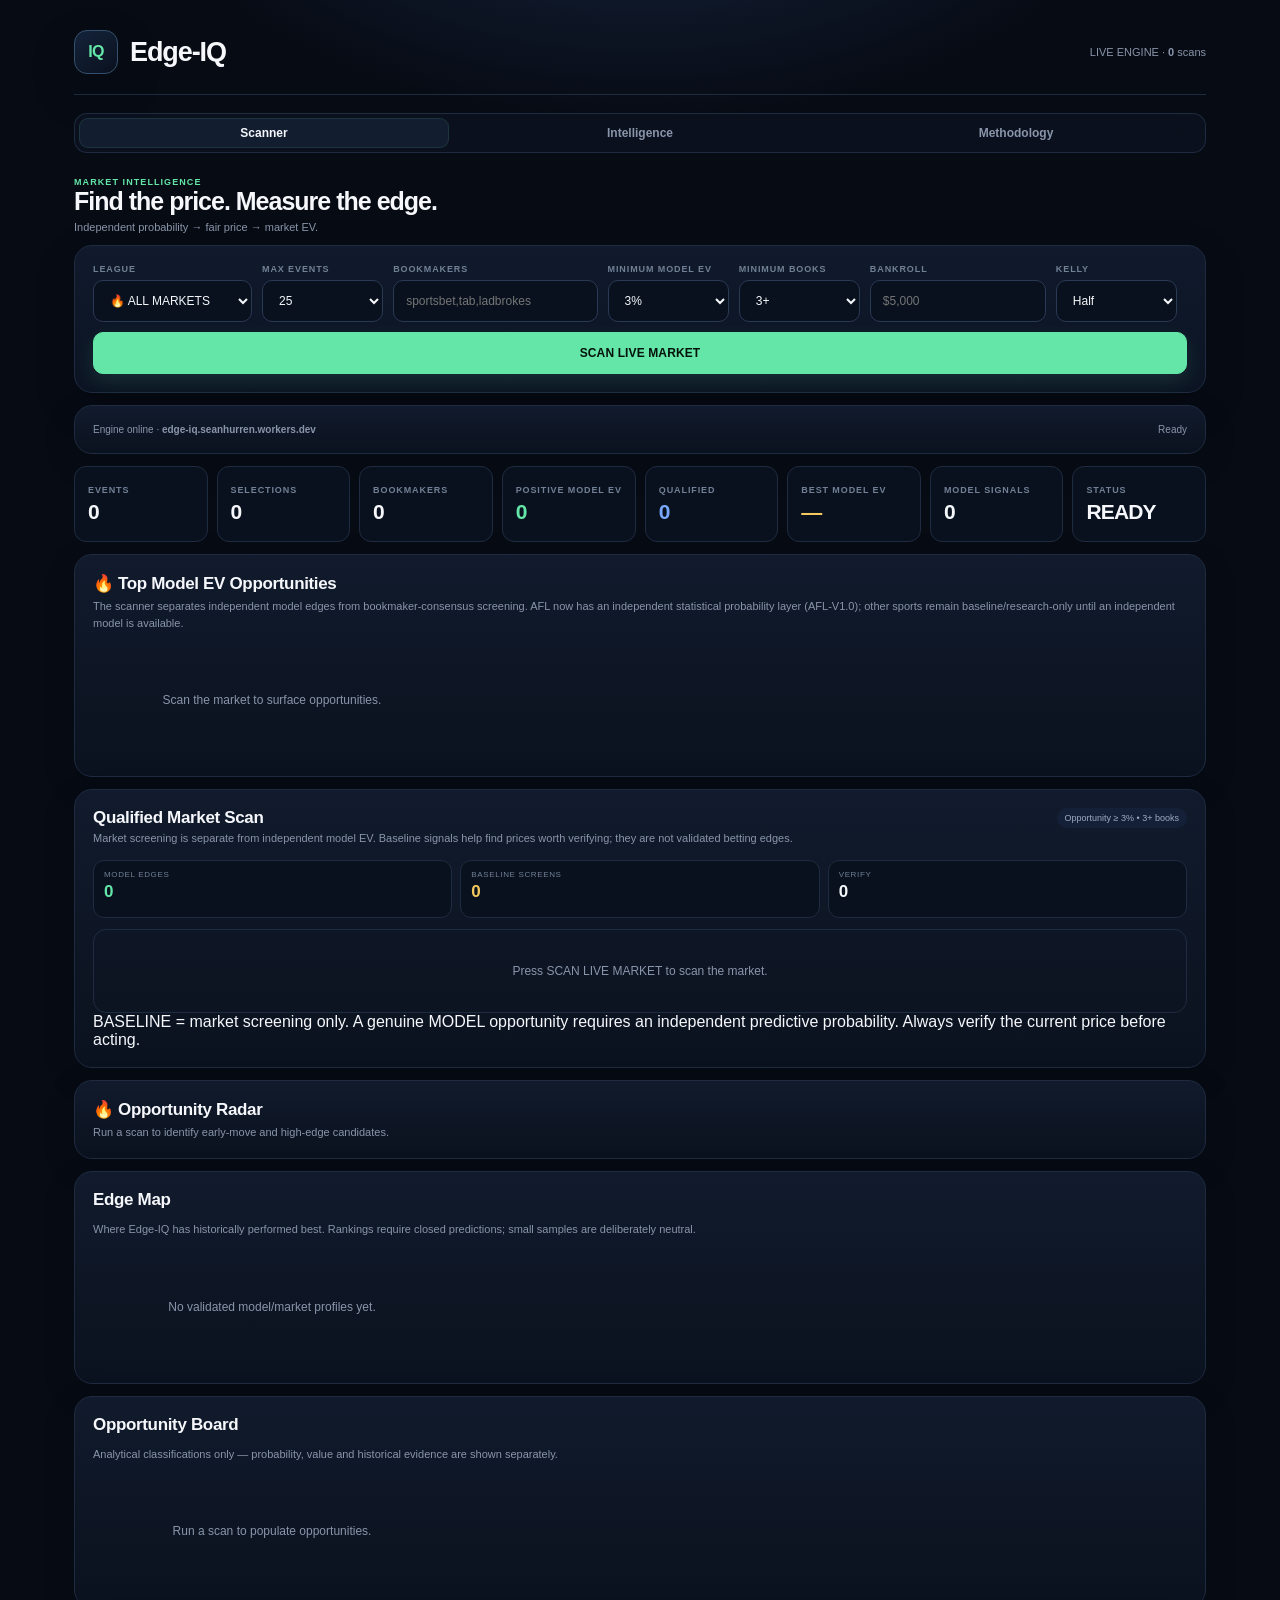
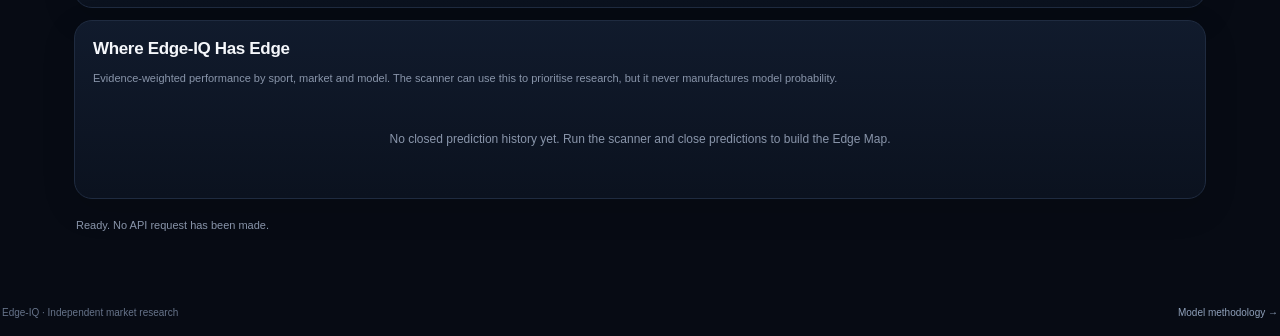
==== commit 00df2573: "Polish Edge-IQ responsive product UI" ====
--- a/index.html
+++ b/index.html
@@ -31,6 +31,57 @@
 }
 .qualified-mobile{display:none}.qualified-summary{display:grid;grid-template-columns:repeat(3,1fr);gap:8px;margin:11px 0}
 .qstat{background:#09111e;border:1px solid var(--line);border-radius:11px;padding:9px 10px}.qstat small{display:block;color:#728096;font-size:8px;text-transform:uppercase;letter-spacing:.08em}.qstat b{display:block;font-size:17px;margin-top:3px}
+</style><style>
+/* Edge-IQ polish pass — mobile-first product UI */
+html,body{overflow-x:hidden}
+body{background:radial-gradient(800px 420px at 50% -140px,#172640 0,transparent 62%),var(--bg)}
+.nav{position:relative;padding:4px;background:rgba(13,20,34,.72);border:1px solid rgba(42,57,84,.65);border-radius:13px;backdrop-filter:blur(14px)}
+.nav a{flex:1;text-align:center}
+.nav a.active{box-shadow:inset 0 0 0 1px rgba(99,230,167,.12)}
+.panel{transition:border-color .18s ease,transform .18s ease}
+.controls{background:linear-gradient(180deg,#101a2c,#0c1423)}
+.controls .load{letter-spacing:.01em}
+.metric{min-height:76px;display:flex;flex-direction:column;justify-content:center}
+.metric label{white-space:nowrap;overflow:hidden;text-overflow:ellipsis}
+.topgrid .empty{min-height:116px;display:grid;place-items:center}
+#topOpp .opp{box-shadow:inset 0 1px 0 rgba(255,255,255,.025)}
+.qualified-summary{margin-top:13px}
+.qstat{min-height:58px}
+.screen-note{border-color:#263451}
+@media(max-width:700px){
+  .wrap{width:100%;max-width:560px;margin:0 auto;padding:10px 10px 28px}
+  .top{padding:5px 2px 10px}
+  .brand{gap:10px}
+  .brand:before{width:38px;height:38px;border-radius:11px;font-size:13px}
+  .brand h1{font-size:21px}
+  .top>.tiny{font-size:9px}
+  .nav{margin:9px 0 12px;gap:2px;padding:3px;border-radius:12px}
+  .nav a{font-size:11px;padding:8px 6px}
+  .hero{margin:17px 1px 10px}
+  .hero h2{font-size:22px;line-height:1.05}
+  .hero p{font-size:10px}
+  .controls{padding:11px;margin-top:8px}
+  .controls .control{gap:5px}
+  input,select{height:40px;font-size:11px}
+  .load{height:42px!important;font-size:11px}
+  .engineStatus{margin-top:8px}
+  .metrics{gap:6px}
+  .metric{min-height:72px;padding:9px 10px;border-radius:11px}
+  .metric b{font-size:19px}
+  .panel{padding:12px;margin:8px 0;border-radius:14px}
+  .panel h2{font-size:15px}
+  #topOpp .empty{min-height:96px;padding:20px}
+  .qualified-summary{gap:6px}
+  .qstat{min-height:54px;padding:8px}
+  .qstat b{font-size:16px}
+  #mobileMarkets{margin-top:4px}
+  .market-row{padding:11px 1px}
+  .screen-note{font-size:8.5px}
+  footer{padding:12px 10px 18px;font-size:9px}
+}
+@media(min-width:701px){
+  .controls{box-shadow:0 14px 40px rgba(0,0,0,.18)}
+}
 </style></head><body><div class="wrap">
 <div class="top"><div class="brand"><h1>Edge-IQ</h1></div><div class="tiny">LIVE ENGINE · <b id="loadCount">0</b> scans</div></div>
 <nav class="nav"><a class="active" href="index.html">Scanner</a><a href="intelligence.html">Intelligence</a><a href="methodology.html">Methodology</a></nav>
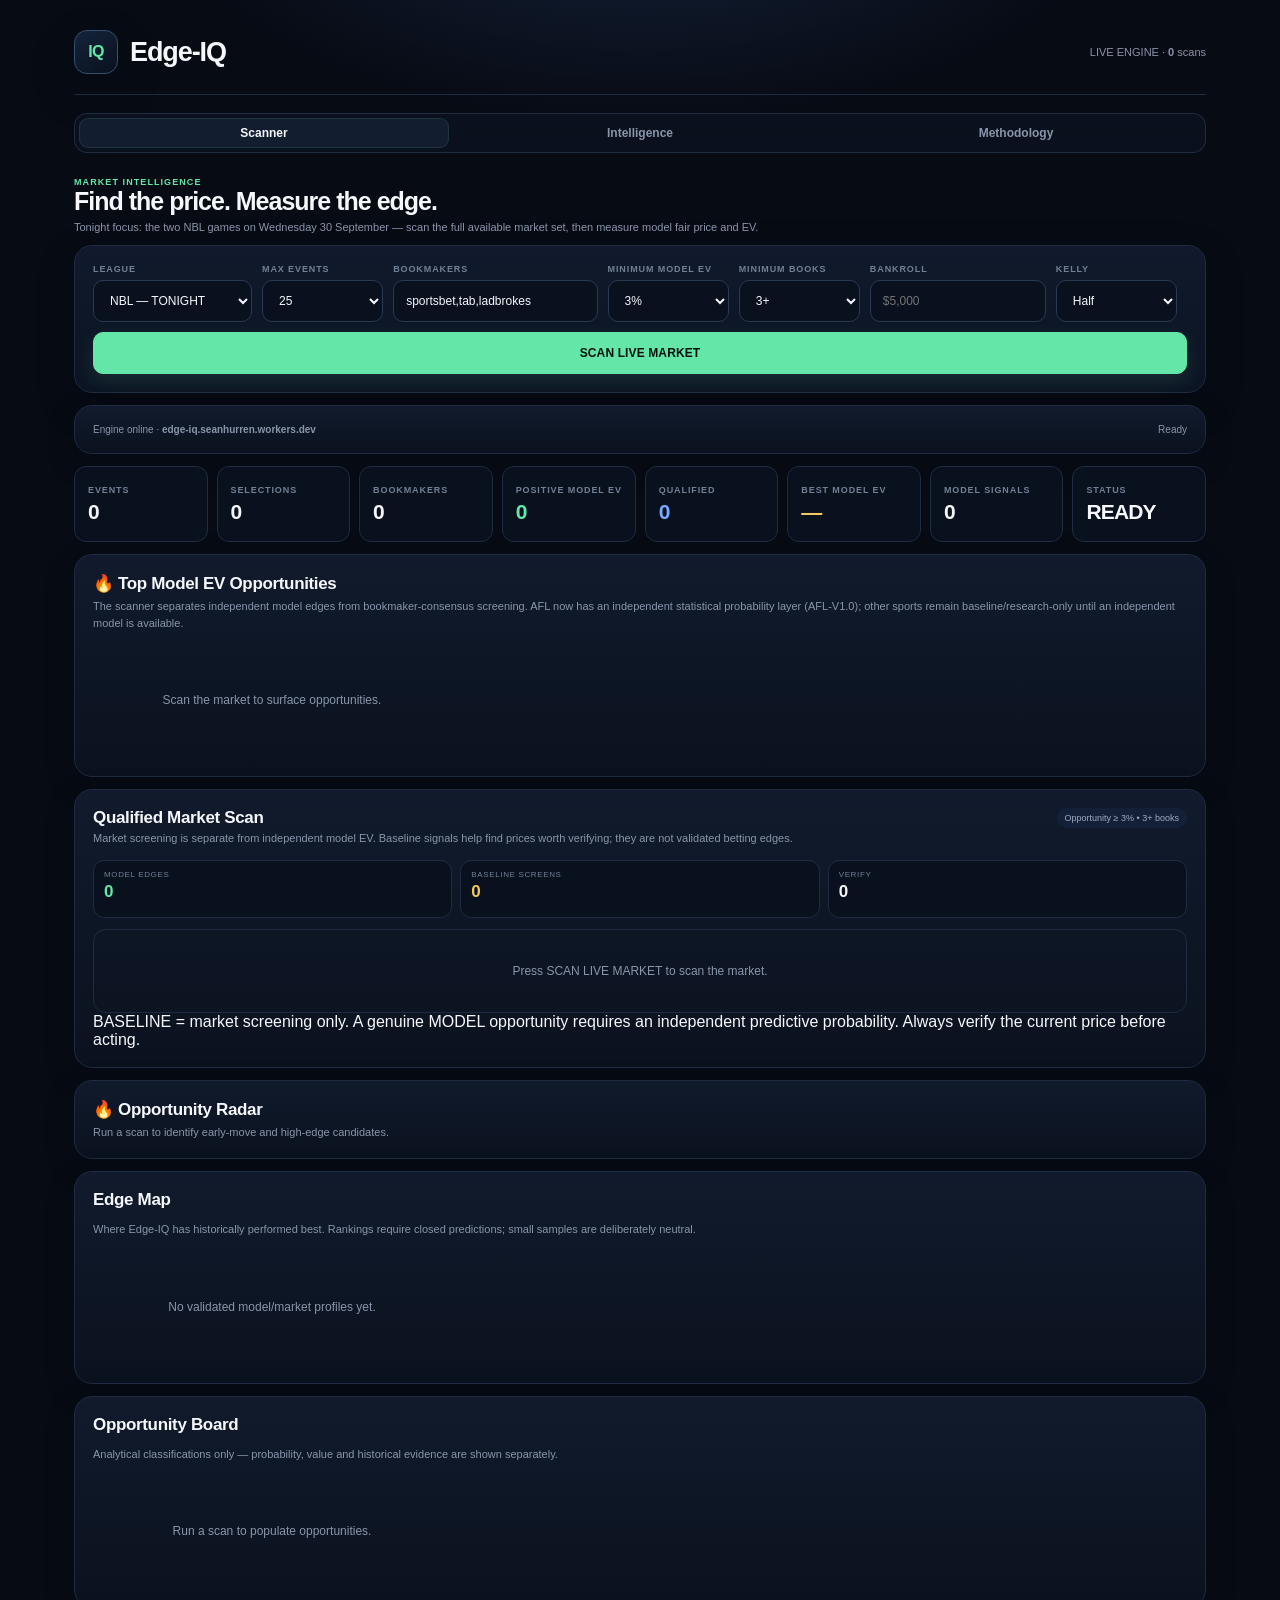
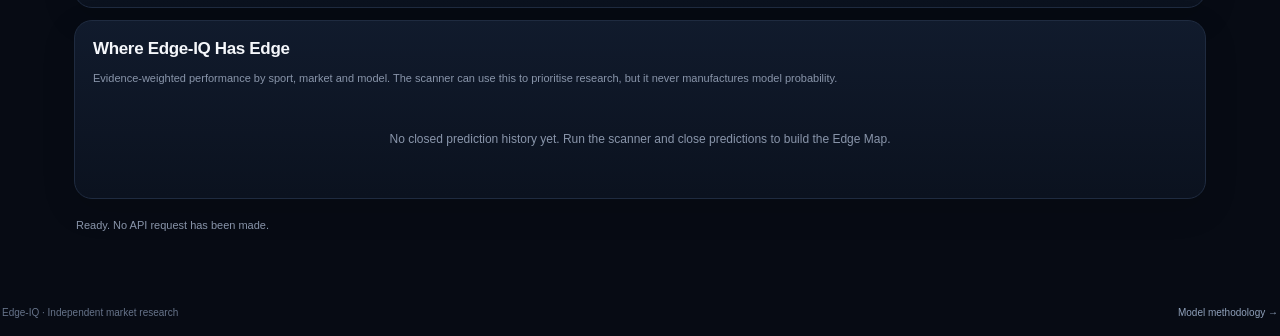
==== commit 225b7654: "Set scanner to NBL tonight focus" ====
--- a/index.html
+++ b/index.html
@@ -85,8 +85,8 @@
 </style></head><body><div class="wrap">
 <div class="top"><div class="brand"><h1>Edge-IQ</h1></div><div class="tiny">LIVE ENGINE · <b id="loadCount">0</b> scans</div></div>
 <nav class="nav"><a class="active" href="index.html">Scanner</a><a href="intelligence.html">Intelligence</a><a href="methodology.html">Methodology</a></nav>
-<div class="hero"><div><div class="eyebrow">Market intelligence</div><h2>Find the price. Measure the edge.</h2><p>Independent probability → fair price → market EV.</p></div></div>
-<section class="panel controls"><div class="control"><label>League</label><select id="league"><option value="ALL">🔥 ALL MARKETS</option><option>AFL</option><option>NRL</option><option>NBA</option><option>NBL</option><option>MLB</option><option value="TENNIS">Tennis</option><option>EPL">EPL</option></select></div><div class="control"><label>Max events</label><select id="maxEvents"><option>10</option><option selected>25</option><option>50</option><option>100</option></select></div><div class="control"><label>Bookmakers</label><input id="bookmakers" placeholder="sportsbet,tab,ladbrokes"></div><div class="control"><label>Minimum model EV</label><select id="minEv"><option value="0">0%</option><option value="0.03" selected>3%</option><option value="0.05">5%</option><option value="0.08">8%</option><option value="0.10">10%</option></select></div><div class="control"><label>Minimum books</label><select id="minBooks"><option value="1">1+</option><option value="2">2+</option><option value="3" selected>3+</option><option value="4">4+</option><option value="5">5+</option></select></div><div class="control"><label>Bankroll</label><input id="bankroll" type="number" min="0" step="50" placeholder="$5,000"></div><div class="control"><label>Kelly</label><select id="kellyFraction"><option value="0.25">Quarter</option><option value="0.5" selected>Half</option><option value="1">Full</option></select></div><button class="load" id="loadBtn" type="button" onclick="window.edgeIqLoad && window.edgeIqLoad()">SCAN LIVE MARKET</button></section>
+<div class="hero"><div><div class="eyebrow">Market intelligence</div><h2>Find the price. Measure the edge.</h2><p>Tonight focus: the two NBL games on Wednesday 30 September — scan the full available market set, then measure model fair price and EV.</p></div></div>
+<section class="panel controls"><div class="control"><label>League</label><select id="league"><option value="ALL">🔥 ALL MARKETS</option><option>AFL</option><option>NRL</option><option>NBA</option><option value="NBL" selected>NBL — TONIGHT</option><option>MLB</option><option value="TENNIS">Tennis</option><option>EPL">EPL</option></select></div><div class="control"><label>Max events</label><select id="maxEvents"><option>10</option><option selected>25</option><option>50</option><option>100</option></select></div><div class="control"><label>Bookmakers</label><input id="bookmakers" value="sportsbet,tab,ladbrokes" placeholder="sportsbet,tab,ladbrokes"></div><div class="control"><label>Minimum model EV</label><select id="minEv"><option value="0">0%</option><option value="0.03" selected>3%</option><option value="0.05">5%</option><option value="0.08">8%</option><option value="0.10">10%</option></select></div><div class="control"><label>Minimum books</label><select id="minBooks"><option value="1">1+</option><option value="2">2+</option><option value="3" selected>3+</option><option value="4">4+</option><option value="5">5+</option></select></div><div class="control"><label>Bankroll</label><input id="bankroll" type="number" min="0" step="50" placeholder="$5,000"></div><div class="control"><label>Kelly</label><select id="kellyFraction"><option value="0.25">Quarter</option><option value="0.5" selected>Half</option><option value="1">Full</option></select></div><button class="load" id="loadBtn" type="button" onclick="window.edgeIqLoad && window.edgeIqLoad()">SCAN LIVE MARKET</button></section>
 <section class="panel" id="engineStatus"><div class="footerline"><span>Engine online · <b>edge-iq.seanhurren.workers.dev</b></span><span id="freshness">Ready</span></div><div class="legend"><span>MODEL EV = independent probability × best odds − 1</span><span>MODEL = independent or externally supplied predictive probability</span><span>BASELINE = screening only • no independent EV claim</span><span>ELITE ≥ 10% • STRONG ≥ 5% • WATCH ≥ 3%</span></div></section>
 <section class="metrics"><div class="metric"><label>Events</label><b id="mEvents">0</b></div><div class="metric"><label>Selections</label><b id="mRows">0</b></div><div class="metric"><label>Bookmakers</label><b id="mBooks">0</b></div><div class="metric"><label>Positive model EV</label><b class="good" id="mPositive">0</b></div><div class="metric"><label>Qualified</label><b class="blue" id="mQualified">0</b></div><div class="metric"><label>Best model EV</label><b class="gold" id="mBest">—</b></div><div class="metric"><label>Model signals</label><b id="mModel">0</b></div><div class="metric"><label>Status</label><b id="mStatus">READY</b></div></section>
 <section class="panel"><h2 style="margin:0 0 4px">🔥 Top Model EV Opportunities</h2><p class="tiny" style="margin-top:0">The scanner separates independent model edges from bookmaker-consensus screening. AFL now has an independent statistical probability layer (AFL-V1.0); other sports remain baseline/research-only until an independent model is available.</p><div class="topgrid" id="topOpp"><div class="empty">Scan the market to surface opportunities.</div></div></section>
@@ -149,7 +149,7 @@
  try{
   const u=new URL(WORKER_URL);
   const league=document.getElementById('league');const max=document.getElementById('maxEvents');const books=document.getElementById('bookmakers');
-  u.searchParams.set('league',league?.value||'ALL');u.searchParams.set('limit',max?.value||25);
+  u.searchParams.set('league',league?.value||'ALL');u.searchParams.set('limit',max?.value||25);if((league?.value||'').toUpperCase()==='NBL')u.searchParams.set('focus','tonight');
   if(books?.value?.trim())u.searchParams.set('bookmakers',books.value.trim());
   const ctrl=new AbortController();const timer=setTimeout(()=>ctrl.abort(),20000);
   const r=await fetch(u.toString(),{cache:'no-store',signal:ctrl.signal,mode:'cors'});clearTimeout(timer);
@@ -158,7 +158,7 @@
   if(typeof render==='function')render(d);else if(window.EdgeIQScanner&&typeof window.EdgeIQScanner.scan==='function'){window.__edgeIqLastScan=window.EdgeIQScanner.scan(d);window.dispatchEvent(new CustomEvent('edgeiq:scan-complete'))}
   const count=document.getElementById('loadCount');if(count)count.textContent=String((Number(count.textContent)||0)+1);
   const fresh=document.getElementById('freshness');if(fresh)fresh.textContent='Snapshot: '+new Date().toLocaleString();
-  if(status)status.innerHTML='<span class="good">Market scan complete.</span> Opportunities ranked across the selected universe.';
+  if(status){const ev=(d.model_meta&&d.model_meta.source)||'BASELINE_ONLY';const n=(d.events||[]).length;status.innerHTML='<span class="good">NBL tonight scan complete.</span> '+n+' games returned · model '+esc(ev)+'.';}
  }catch(e){
   if(status)status.innerHTML='<span class="error">API error:</span> '+String(e.name==='AbortError'?'Worker request timed out after 20 seconds':e.message||e);
  }finally{b.disabled=false;b.textContent='SCAN LIVE MARKET'}
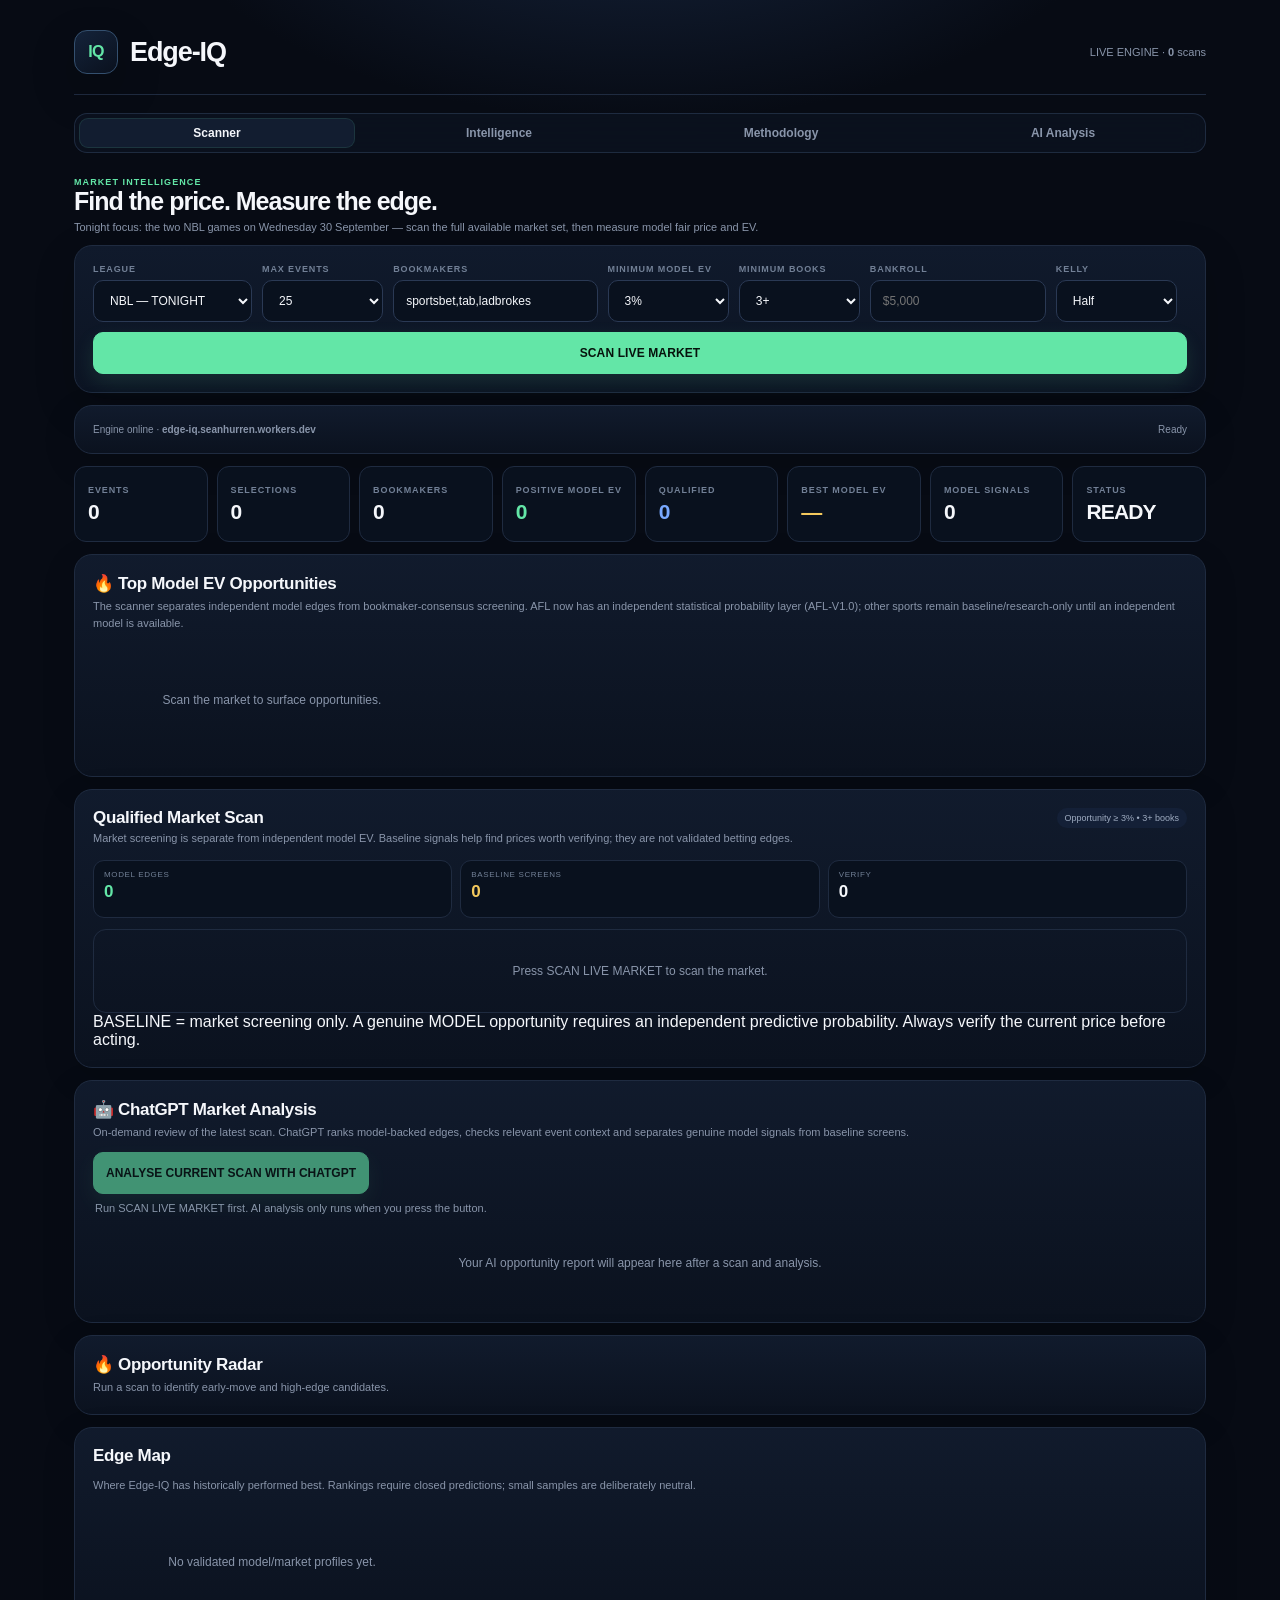
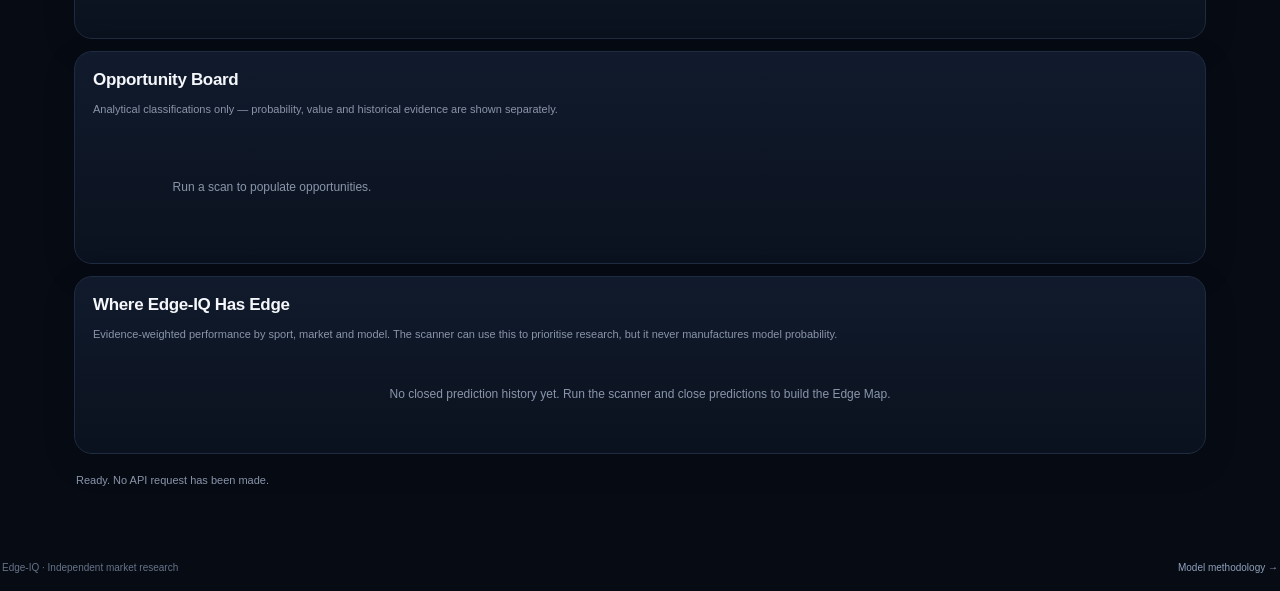
==== commit c1b0c3fe: "Add ChatGPT market analysis button to scanner" ====
--- a/index.html
+++ b/index.html
@@ -84,14 +84,14 @@
 }
 </style></head><body><div class="wrap">
 <div class="top"><div class="brand"><h1>Edge-IQ</h1></div><div class="tiny">LIVE ENGINE · <b id="loadCount">0</b> scans</div></div>
-<nav class="nav"><a class="active" href="index.html">Scanner</a><a href="intelligence.html">Intelligence</a><a href="methodology.html">Methodology</a></nav>
+<nav class="nav"><a class="active" href="index.html">Scanner</a><a href="intelligence.html">Intelligence</a><a href="methodology.html">Methodology</a><a href="#aiAnalysisPanel">AI Analysis</a></nav>
 <div class="hero"><div><div class="eyebrow">Market intelligence</div><h2>Find the price. Measure the edge.</h2><p>Tonight focus: the two NBL games on Wednesday 30 September — scan the full available market set, then measure model fair price and EV.</p></div></div>
 <section class="panel controls"><div class="control"><label>League</label><select id="league"><option value="ALL">🔥 ALL MARKETS</option><option>AFL</option><option>NRL</option><option>NBA</option><option value="NBL" selected>NBL — TONIGHT</option><option>MLB</option><option value="TENNIS">Tennis</option><option>EPL">EPL</option></select></div><div class="control"><label>Max events</label><select id="maxEvents"><option>10</option><option selected>25</option><option>50</option><option>100</option></select></div><div class="control"><label>Bookmakers</label><input id="bookmakers" value="sportsbet,tab,ladbrokes" placeholder="sportsbet,tab,ladbrokes"></div><div class="control"><label>Minimum model EV</label><select id="minEv"><option value="0">0%</option><option value="0.03" selected>3%</option><option value="0.05">5%</option><option value="0.08">8%</option><option value="0.10">10%</option></select></div><div class="control"><label>Minimum books</label><select id="minBooks"><option value="1">1+</option><option value="2">2+</option><option value="3" selected>3+</option><option value="4">4+</option><option value="5">5+</option></select></div><div class="control"><label>Bankroll</label><input id="bankroll" type="number" min="0" step="50" placeholder="$5,000"></div><div class="control"><label>Kelly</label><select id="kellyFraction"><option value="0.25">Quarter</option><option value="0.5" selected>Half</option><option value="1">Full</option></select></div><button class="load" id="loadBtn" type="button" onclick="window.edgeIqLoad && window.edgeIqLoad()">SCAN LIVE MARKET</button></section>
 <section class="panel" id="engineStatus"><div class="footerline"><span>Engine online · <b>edge-iq.seanhurren.workers.dev</b></span><span id="freshness">Ready</span></div><div class="legend"><span>MODEL EV = independent probability × best odds − 1</span><span>MODEL = independent or externally supplied predictive probability</span><span>BASELINE = screening only • no independent EV claim</span><span>ELITE ≥ 10% • STRONG ≥ 5% • WATCH ≥ 3%</span></div></section>
 <section class="metrics"><div class="metric"><label>Events</label><b id="mEvents">0</b></div><div class="metric"><label>Selections</label><b id="mRows">0</b></div><div class="metric"><label>Bookmakers</label><b id="mBooks">0</b></div><div class="metric"><label>Positive model EV</label><b class="good" id="mPositive">0</b></div><div class="metric"><label>Qualified</label><b class="blue" id="mQualified">0</b></div><div class="metric"><label>Best model EV</label><b class="gold" id="mBest">—</b></div><div class="metric"><label>Model signals</label><b id="mModel">0</b></div><div class="metric"><label>Status</label><b id="mStatus">READY</b></div></section>
 <section class="panel"><h2 style="margin:0 0 4px">🔥 Top Model EV Opportunities</h2><p class="tiny" style="margin-top:0">The scanner separates independent model edges from bookmaker-consensus screening. AFL now has an independent statistical probability layer (AFL-V1.0); other sports remain baseline/research-only until an independent model is available.</p><div class="topgrid" id="topOpp"><div class="empty">Scan the market to surface opportunities.</div></div></section>
 <section class="panel"><div style="display:flex;justify-content:space-between;align-items:flex-start;gap:10px"><div><h2 style="margin:0">Qualified Market Scan</h2><span class="tiny">Market screening is separate from independent model EV. Baseline signals help find prices worth verifying; they are not validated betting edges.</span></div><span class="pill" id="filterLabel">Opportunity ≥ 3% • 3+ books</span></div><div id="qualifiedSummary" class="qualified-summary"><div class="qstat"><small>Model edges</small><b class="good" id="qModel">0</b></div><div class="qstat"><small>Baseline screens</small><b class="gold" id="qBaseline">0</b></div><div class="qstat"><small>Verify</small><b id="qVerify">0</b></div></div><div class="qualified-mobile" id="mobileMarkets"><div class="empty">Press SCAN LIVE MARKET to scan the market.</div></div><div class="qualified-desktop table" id="table"><div class="empty">Press SCAN LIVE MARKET to scan the market.</div></div><div class="screen-note">BASELINE = market screening only. A genuine MODEL opportunity requires an independent predictive probability. Always verify the current price before acting.</div></section>
-<section class="panel"><h2 style="margin:0 0 4px">🔥 Opportunity Radar</h2><div id="radarList" class="tiny">Run a scan to identify early-move and high-edge candidates.</div></section><section class="panel"><h2 style="margin:0 0 4px">Edge Map</h2><p class="tiny">Where Edge-IQ has historically performed best. Rankings require closed predictions; small samples are deliberately neutral.</p><div id="edgeMap" class="topgrid"><div class="empty">No validated model/market profiles yet.</div></div></section><section class="panel"><h2 style="margin:0 0 4px">Opportunity Board</h2><p class="tiny">Analytical classifications only — probability, value and historical evidence are shown separately.</p><div id="decisionBoard" class="topgrid"><div class="empty">Run a scan to populate opportunities.</div></div></section><section class="panel"><h2 style="margin:0 0 4px">Where Edge-IQ Has Edge</h2><p class="tiny">Evidence-weighted performance by sport, market and model. The scanner can use this to prioritise research, but it never manufactures model probability.</p><div id="edgeMatrix"></div></section><section class="panel" style="display:none"><h2 style="margin:0 0 4px">Research Lab</h2><div class="metrics" style="margin:10px 0"><div class="metric"><label>Predictions</label><b id="labPred">0</b></div><div class="metric"><label>Closed</label><b id="labClosed">0</b></div><div class="metric"><label>Hit rate</label><b id="labHit">—</b></div><div class="metric"><label>Avg CLV</label><b id="labClv">—</b></div><div class="metric"><label>ROI</label><b id="labRoi">—</b></div><div class="metric"><label>Model status</label><b id="labStatus">RESEARCH</b></div></div><div class="tiny">Promotion logic: keep researching until calibration, CLV, ROI, drawdown and sample-size gates are satisfied. This dashboard does not imply that a positive theoretical EV is a validated edge.</div><div class="tiny" style="margin-top:8px">Movement intelligence: snapshots can be compared to identify steaming/drifting prices and whether Edge-IQ is getting ahead of the market.</div><div class="tiny" style="margin-top:8px">Backtest engine: historical snapshots can test entry thresholds, forward price movement, CLV and performance by sport/market.</div><div id="strategyLab" class="tiny" style="margin-top:8px">Strategy discovery is ready once historical snapshots are available.</div><div id="collectorStats" class="tiny" style="margin-top:8px"></div><div id="labTables" style="margin-top:12px"><div class="tiny">No closed predictions yet. Capture opportunities to populate the leaderboard.</div></div></section><section class="panel" style="display:none"><details><summary>Model architecture</summary><p class="tiny">Edge-IQ accepts an external probability on each market when supplied by a future statistical model/API. Until that feed exists, it uses a conservative BASELINE probability derived from de-vig consensus and shrunk toward 50%. This prevents the app from falsely claiming that bookmaker consensus is an independent predictive model.</p></details></section>
+<section class="panel" id="aiAnalysisPanel"><div style="display:flex;justify-content:space-between;align-items:center;gap:12px;flex-wrap:wrap"><div><h2 style="margin:0 0 4px">🤖 ChatGPT Market Analysis</h2><p class="tiny" style="margin:0">On-demand review of the latest scan. ChatGPT ranks model-backed edges, checks relevant event context and separates genuine model signals from baseline screens.</p></div><button id="aiAnalyseBtn" type="button" disabled>ANALYSE CURRENT SCAN WITH CHATGPT</button></div><div id="aiAnalysisStatus" class="status">Run SCAN LIVE MARKET first. AI analysis only runs when you press the button.</div><div id="aiAnalysisOutput"><div class="empty">Your AI opportunity report will appear here after a scan and analysis.</div></div></section><section class="panel"><h2 style="margin:0 0 4px">🔥 Opportunity Radar</h2><div id="radarList" class="tiny">Run a scan to identify early-move and high-edge candidates.</div></section><section class="panel"><h2 style="margin:0 0 4px">Edge Map</h2><p class="tiny">Where Edge-IQ has historically performed best. Rankings require closed predictions; small samples are deliberately neutral.</p><div id="edgeMap" class="topgrid"><div class="empty">No validated model/market profiles yet.</div></div></section><section class="panel"><h2 style="margin:0 0 4px">Opportunity Board</h2><p class="tiny">Analytical classifications only — probability, value and historical evidence are shown separately.</p><div id="decisionBoard" class="topgrid"><div class="empty">Run a scan to populate opportunities.</div></div></section><section class="panel"><h2 style="margin:0 0 4px">Where Edge-IQ Has Edge</h2><p class="tiny">Evidence-weighted performance by sport, market and model. The scanner can use this to prioritise research, but it never manufactures model probability.</p><div id="edgeMatrix"></div></section><section class="panel" style="display:none"><h2 style="margin:0 0 4px">Research Lab</h2><div class="metrics" style="margin:10px 0"><div class="metric"><label>Predictions</label><b id="labPred">0</b></div><div class="metric"><label>Closed</label><b id="labClosed">0</b></div><div class="metric"><label>Hit rate</label><b id="labHit">—</b></div><div class="metric"><label>Avg CLV</label><b id="labClv">—</b></div><div class="metric"><label>ROI</label><b id="labRoi">—</b></div><div class="metric"><label>Model status</label><b id="labStatus">RESEARCH</b></div></div><div class="tiny">Promotion logic: keep researching until calibration, CLV, ROI, drawdown and sample-size gates are satisfied. This dashboard does not imply that a positive theoretical EV is a validated edge.</div><div class="tiny" style="margin-top:8px">Movement intelligence: snapshots can be compared to identify steaming/drifting prices and whether Edge-IQ is getting ahead of the market.</div><div class="tiny" style="margin-top:8px">Backtest engine: historical snapshots can test entry thresholds, forward price movement, CLV and performance by sport/market.</div><div id="strategyLab" class="tiny" style="margin-top:8px">Strategy discovery is ready once historical snapshots are available.</div><div id="collectorStats" class="tiny" style="margin-top:8px"></div><div id="labTables" style="margin-top:12px"><div class="tiny">No closed predictions yet. Capture opportunities to populate the leaderboard.</div></div></section><section class="panel" style="display:none"><details><summary>Model architecture</summary><p class="tiny">Edge-IQ accepts an external probability on each market when supplied by a future statistical model/API. Until that feed exists, it uses a conservative BASELINE probability derived from de-vig consensus and shrunk toward 50%. This prevents the app from falsely claiming that bookmaker consensus is an independent predictive model.</p></details></section>
 <div id="status" class="status">Ready. No API request has been made.</div>
 </div><footer><span>Edge-IQ · Independent market research</span><span><a href="methodology.html" style="color:#8fa0ba;text-decoration:none">Model methodology →</a></span></footer><script src="market-catalog.js"></script><script src="market-scanner.js"></script><script src="model-engine.js"></script><script src="ev-engine.js"></script><script>
 const WORKER='https://edge-iq.seanhurren.workers.dev',CACHE='edgeIqCacheV8';let loads=0,lastScan=null,$=id=>document.getElementById(id),esc=(window.EdgeIQScanner&&window.EdgeIQScanner.esc)?window.EdgeIQScanner.esc:(s=>String(s??'').replace(/[&<>"']/g,m=>({'&':'&amp;','<':'&lt;','>':'&gt;','"':'&quot;',"'":'&#39;'}[m])));
@@ -163,4 +163,4 @@
   if(status)status.innerHTML='<span class="error">API error:</span> '+String(e.name==='AbortError'?'Worker request timed out after 20 seconds':e.message||e);
  }finally{b.disabled=false;b.textContent='SCAN LIVE MARKET'}
 };
-</script></body></html>
+</script><script src="ai-analysis.js"></script></body></html>
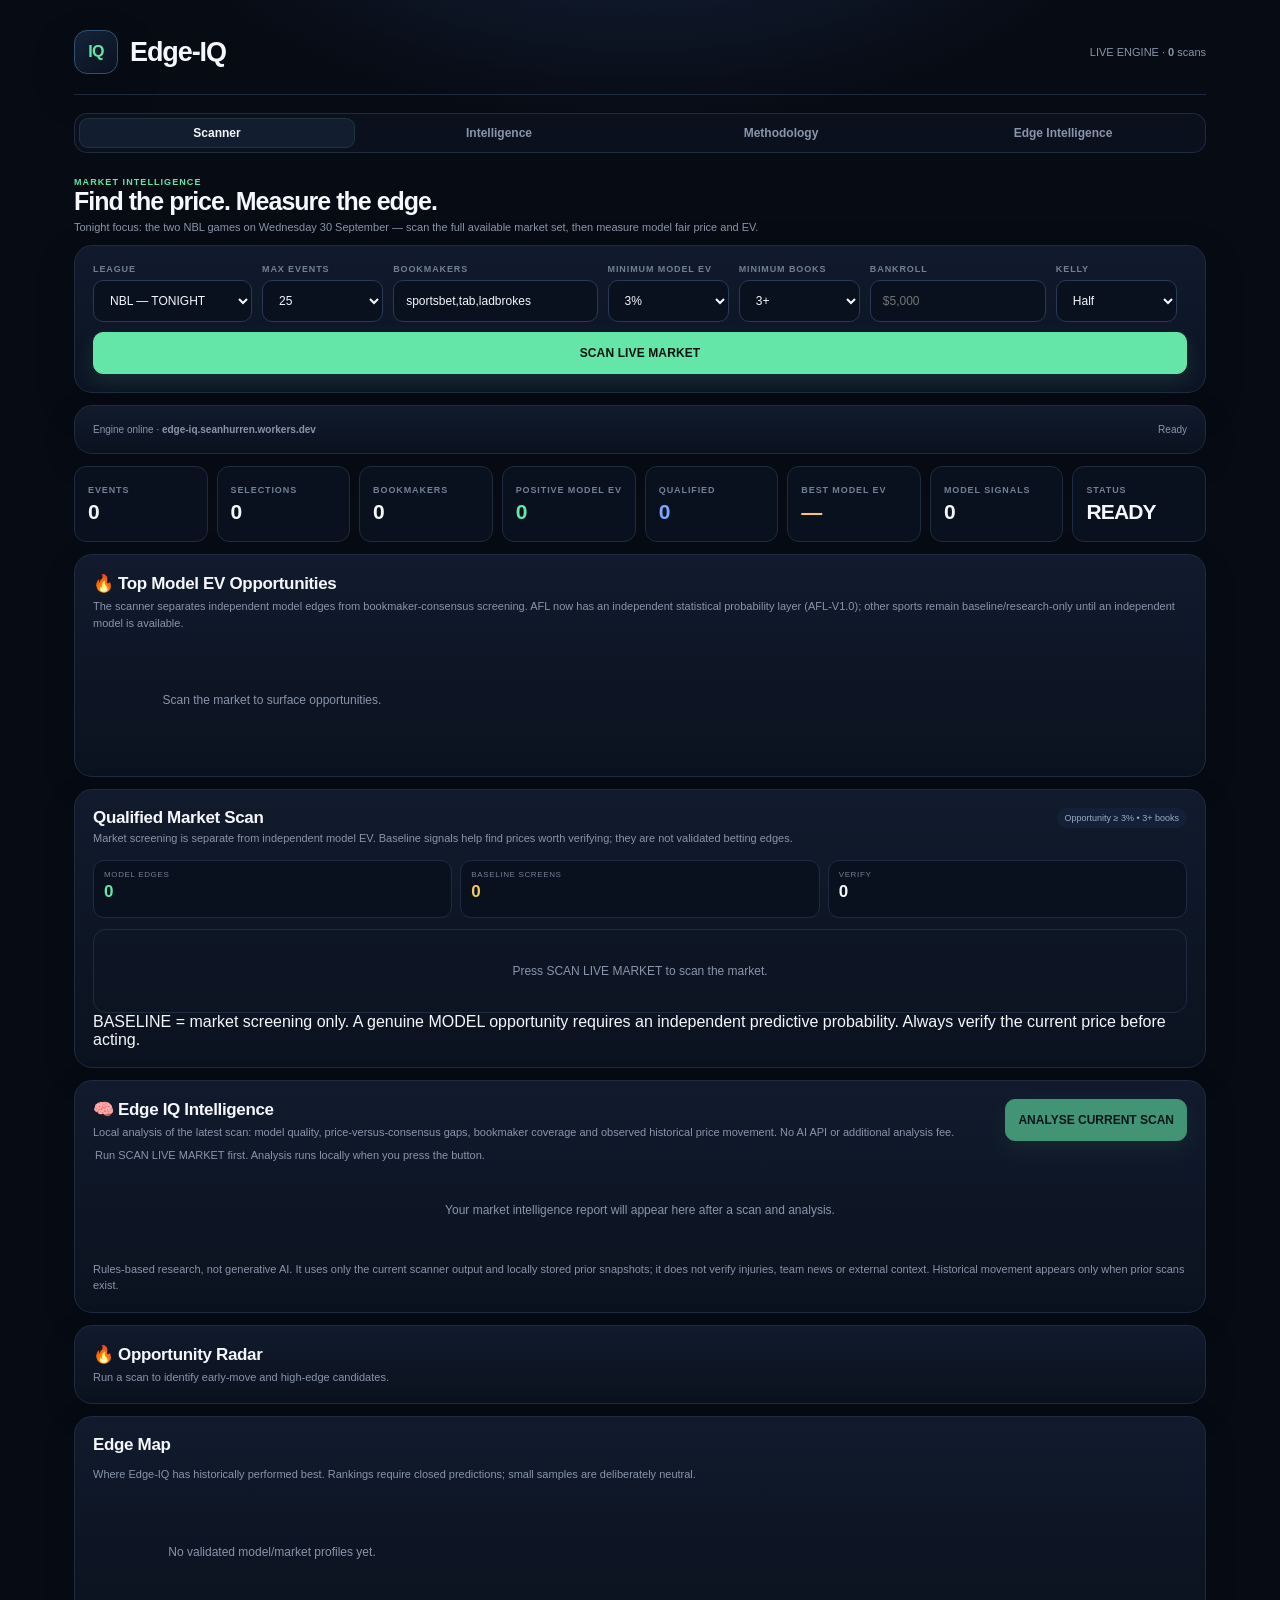
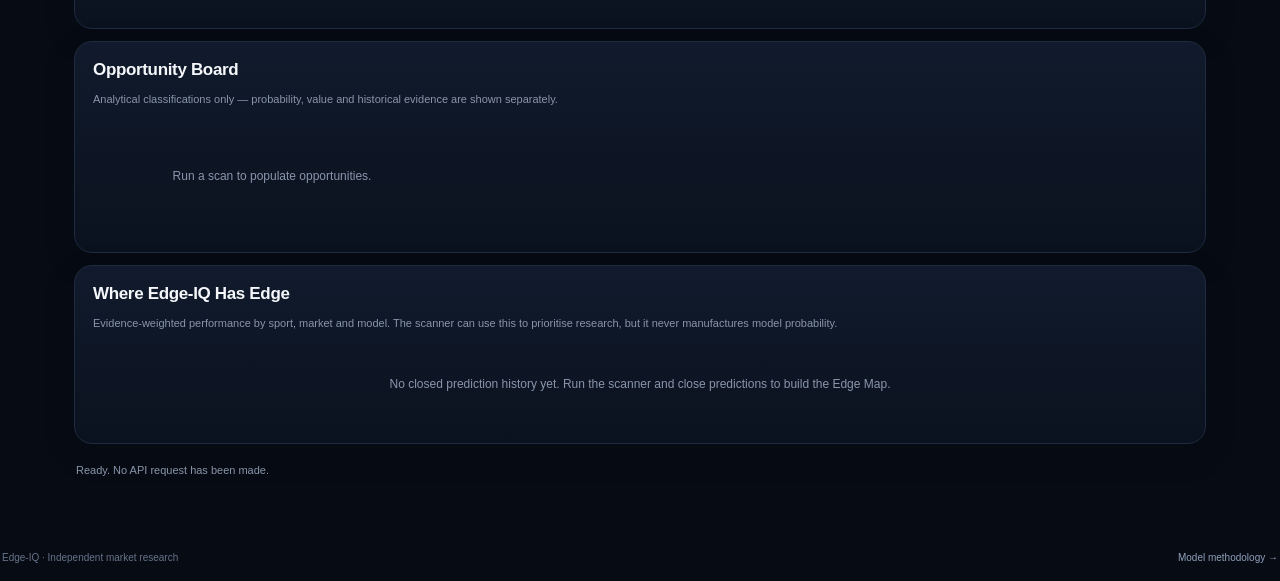
==== commit 5011d7ec: "Replace AI analysis panel with local Edge IQ intelligence" ====
--- a/index.html
+++ b/index.html
@@ -82,16 +82,18 @@
 @media(min-width:701px){
   .controls{box-shadow:0 14px 40px rgba(0,0,0,.18)}
 }
+</style><style>
+.edge-intel-grid{display:grid;grid-template-columns:repeat(4,1fr);gap:8px;margin:12px 0}.edge-intel-stat{background:#09111e;border:1px solid var(--line);border-radius:11px;padding:10px}.edge-intel-stat small{display:block;color:var(--muted);font-size:9px;text-transform:uppercase;letter-spacing:.08em}.edge-intel-stat strong{display:block;font-size:19px;margin-top:4px}.edge-intel-list{display:grid;gap:8px;margin-top:10px}.edge-intel-item{background:#09111e;border:1px solid var(--line);border-radius:12px;padding:12px}.edge-intel-item h3{font-size:12px;margin:0 0 5px}.edge-intel-item p{font-size:10px;line-height:1.55;color:var(--muted);margin:5px 0}.edge-intel-tag{display:inline-block;border-radius:99px;background:#142037;padding:4px 7px;font-size:9px;margin-right:5px}.edge-intel-good{color:var(--accent)}.edge-intel-warn{color:var(--gold)}.edge-intel-bad{color:var(--danger)}@media(max-width:700px){.edge-intel-grid{grid-template-columns:repeat(2,1fr)}}
 </style></head><body><div class="wrap">
 <div class="top"><div class="brand"><h1>Edge-IQ</h1></div><div class="tiny">LIVE ENGINE · <b id="loadCount">0</b> scans</div></div>
-<nav class="nav"><a class="active" href="index.html">Scanner</a><a href="intelligence.html">Intelligence</a><a href="methodology.html">Methodology</a><a href="#aiAnalysisPanel">AI Analysis</a></nav>
+<nav class="nav"><a class="active" href="index.html">Scanner</a><a href="intelligence.html">Intelligence</a><a href="methodology.html">Methodology</a><a href="#edgeIntelligencePanel">Edge Intelligence</a></nav>
 <div class="hero"><div><div class="eyebrow">Market intelligence</div><h2>Find the price. Measure the edge.</h2><p>Tonight focus: the two NBL games on Wednesday 30 September — scan the full available market set, then measure model fair price and EV.</p></div></div>
 <section class="panel controls"><div class="control"><label>League</label><select id="league"><option value="ALL">🔥 ALL MARKETS</option><option>AFL</option><option>NRL</option><option>NBA</option><option value="NBL" selected>NBL — TONIGHT</option><option>MLB</option><option value="TENNIS">Tennis</option><option>EPL">EPL</option></select></div><div class="control"><label>Max events</label><select id="maxEvents"><option>10</option><option selected>25</option><option>50</option><option>100</option></select></div><div class="control"><label>Bookmakers</label><input id="bookmakers" value="sportsbet,tab,ladbrokes" placeholder="sportsbet,tab,ladbrokes"></div><div class="control"><label>Minimum model EV</label><select id="minEv"><option value="0">0%</option><option value="0.03" selected>3%</option><option value="0.05">5%</option><option value="0.08">8%</option><option value="0.10">10%</option></select></div><div class="control"><label>Minimum books</label><select id="minBooks"><option value="1">1+</option><option value="2">2+</option><option value="3" selected>3+</option><option value="4">4+</option><option value="5">5+</option></select></div><div class="control"><label>Bankroll</label><input id="bankroll" type="number" min="0" step="50" placeholder="$5,000"></div><div class="control"><label>Kelly</label><select id="kellyFraction"><option value="0.25">Quarter</option><option value="0.5" selected>Half</option><option value="1">Full</option></select></div><button class="load" id="loadBtn" type="button" onclick="window.edgeIqLoad && window.edgeIqLoad()">SCAN LIVE MARKET</button></section>
 <section class="panel" id="engineStatus"><div class="footerline"><span>Engine online · <b>edge-iq.seanhurren.workers.dev</b></span><span id="freshness">Ready</span></div><div class="legend"><span>MODEL EV = independent probability × best odds − 1</span><span>MODEL = independent or externally supplied predictive probability</span><span>BASELINE = screening only • no independent EV claim</span><span>ELITE ≥ 10% • STRONG ≥ 5% • WATCH ≥ 3%</span></div></section>
 <section class="metrics"><div class="metric"><label>Events</label><b id="mEvents">0</b></div><div class="metric"><label>Selections</label><b id="mRows">0</b></div><div class="metric"><label>Bookmakers</label><b id="mBooks">0</b></div><div class="metric"><label>Positive model EV</label><b class="good" id="mPositive">0</b></div><div class="metric"><label>Qualified</label><b class="blue" id="mQualified">0</b></div><div class="metric"><label>Best model EV</label><b class="gold" id="mBest">—</b></div><div class="metric"><label>Model signals</label><b id="mModel">0</b></div><div class="metric"><label>Status</label><b id="mStatus">READY</b></div></section>
 <section class="panel"><h2 style="margin:0 0 4px">🔥 Top Model EV Opportunities</h2><p class="tiny" style="margin-top:0">The scanner separates independent model edges from bookmaker-consensus screening. AFL now has an independent statistical probability layer (AFL-V1.0); other sports remain baseline/research-only until an independent model is available.</p><div class="topgrid" id="topOpp"><div class="empty">Scan the market to surface opportunities.</div></div></section>
 <section class="panel"><div style="display:flex;justify-content:space-between;align-items:flex-start;gap:10px"><div><h2 style="margin:0">Qualified Market Scan</h2><span class="tiny">Market screening is separate from independent model EV. Baseline signals help find prices worth verifying; they are not validated betting edges.</span></div><span class="pill" id="filterLabel">Opportunity ≥ 3% • 3+ books</span></div><div id="qualifiedSummary" class="qualified-summary"><div class="qstat"><small>Model edges</small><b class="good" id="qModel">0</b></div><div class="qstat"><small>Baseline screens</small><b class="gold" id="qBaseline">0</b></div><div class="qstat"><small>Verify</small><b id="qVerify">0</b></div></div><div class="qualified-mobile" id="mobileMarkets"><div class="empty">Press SCAN LIVE MARKET to scan the market.</div></div><div class="qualified-desktop table" id="table"><div class="empty">Press SCAN LIVE MARKET to scan the market.</div></div><div class="screen-note">BASELINE = market screening only. A genuine MODEL opportunity requires an independent predictive probability. Always verify the current price before acting.</div></section>
-<section class="panel" id="aiAnalysisPanel"><div style="display:flex;justify-content:space-between;align-items:center;gap:12px;flex-wrap:wrap"><div><h2 style="margin:0 0 4px">🤖 ChatGPT Market Analysis</h2><p class="tiny" style="margin:0">On-demand review of the latest scan. ChatGPT ranks model-backed edges, checks relevant event context and separates genuine model signals from baseline screens.</p></div><button id="aiAnalyseBtn" type="button" disabled>ANALYSE CURRENT SCAN WITH CHATGPT</button></div><div id="aiAnalysisStatus" class="status">Run SCAN LIVE MARKET first. AI analysis only runs when you press the button.</div><div id="aiAnalysisOutput"><div class="empty">Your AI opportunity report will appear here after a scan and analysis.</div></div></section><section class="panel"><h2 style="margin:0 0 4px">🔥 Opportunity Radar</h2><div id="radarList" class="tiny">Run a scan to identify early-move and high-edge candidates.</div></section><section class="panel"><h2 style="margin:0 0 4px">Edge Map</h2><p class="tiny">Where Edge-IQ has historically performed best. Rankings require closed predictions; small samples are deliberately neutral.</p><div id="edgeMap" class="topgrid"><div class="empty">No validated model/market profiles yet.</div></div></section><section class="panel"><h2 style="margin:0 0 4px">Opportunity Board</h2><p class="tiny">Analytical classifications only — probability, value and historical evidence are shown separately.</p><div id="decisionBoard" class="topgrid"><div class="empty">Run a scan to populate opportunities.</div></div></section><section class="panel"><h2 style="margin:0 0 4px">Where Edge-IQ Has Edge</h2><p class="tiny">Evidence-weighted performance by sport, market and model. The scanner can use this to prioritise research, but it never manufactures model probability.</p><div id="edgeMatrix"></div></section><section class="panel" style="display:none"><h2 style="margin:0 0 4px">Research Lab</h2><div class="metrics" style="margin:10px 0"><div class="metric"><label>Predictions</label><b id="labPred">0</b></div><div class="metric"><label>Closed</label><b id="labClosed">0</b></div><div class="metric"><label>Hit rate</label><b id="labHit">—</b></div><div class="metric"><label>Avg CLV</label><b id="labClv">—</b></div><div class="metric"><label>ROI</label><b id="labRoi">—</b></div><div class="metric"><label>Model status</label><b id="labStatus">RESEARCH</b></div></div><div class="tiny">Promotion logic: keep researching until calibration, CLV, ROI, drawdown and sample-size gates are satisfied. This dashboard does not imply that a positive theoretical EV is a validated edge.</div><div class="tiny" style="margin-top:8px">Movement intelligence: snapshots can be compared to identify steaming/drifting prices and whether Edge-IQ is getting ahead of the market.</div><div class="tiny" style="margin-top:8px">Backtest engine: historical snapshots can test entry thresholds, forward price movement, CLV and performance by sport/market.</div><div id="strategyLab" class="tiny" style="margin-top:8px">Strategy discovery is ready once historical snapshots are available.</div><div id="collectorStats" class="tiny" style="margin-top:8px"></div><div id="labTables" style="margin-top:12px"><div class="tiny">No closed predictions yet. Capture opportunities to populate the leaderboard.</div></div></section><section class="panel" style="display:none"><details><summary>Model architecture</summary><p class="tiny">Edge-IQ accepts an external probability on each market when supplied by a future statistical model/API. Until that feed exists, it uses a conservative BASELINE probability derived from de-vig consensus and shrunk toward 50%. This prevents the app from falsely claiming that bookmaker consensus is an independent predictive model.</p></details></section>
+<section class="panel" id="edgeIntelligencePanel"><div style="display:flex;justify-content:space-between;align-items:center;gap:12px;flex-wrap:wrap"><div><h2 style="margin:0 0 4px">🧠 Edge IQ Intelligence</h2><p class="tiny" style="margin:0">Local analysis of the latest scan: model quality, price-versus-consensus gaps, bookmaker coverage and observed historical price movement. No AI API or additional analysis fee.</p></div><button id="edgeAnalyseBtn" type="button" disabled>ANALYSE CURRENT SCAN</button></div><div id="edgeAnalysisStatus" class="status">Run SCAN LIVE MARKET first. Analysis runs locally when you press the button.</div><div id="edgeAnalysisOutput"><div class="empty">Your market intelligence report will appear here after a scan and analysis.</div></div><div class="tiny" style="margin-top:10px">Rules-based research, not generative AI. It uses only the current scanner output and locally stored prior snapshots; it does not verify injuries, team news or external context. Historical movement appears only when prior scans exist.</div></section><section class="panel"><h2 style="margin:0 0 4px">🔥 Opportunity Radar</h2><div id="radarList" class="tiny">Run a scan to identify early-move and high-edge candidates.</div></section><section class="panel"><h2 style="margin:0 0 4px">Edge Map</h2><p class="tiny">Where Edge-IQ has historically performed best. Rankings require closed predictions; small samples are deliberately neutral.</p><div id="edgeMap" class="topgrid"><div class="empty">No validated model/market profiles yet.</div></div></section><section class="panel"><h2 style="margin:0 0 4px">Opportunity Board</h2><p class="tiny">Analytical classifications only — probability, value and historical evidence are shown separately.</p><div id="decisionBoard" class="topgrid"><div class="empty">Run a scan to populate opportunities.</div></div></section><section class="panel"><h2 style="margin:0 0 4px">Where Edge-IQ Has Edge</h2><p class="tiny">Evidence-weighted performance by sport, market and model. The scanner can use this to prioritise research, but it never manufactures model probability.</p><div id="edgeMatrix"></div></section><section class="panel" style="display:none"><h2 style="margin:0 0 4px">Research Lab</h2><div class="metrics" style="margin:10px 0"><div class="metric"><label>Predictions</label><b id="labPred">0</b></div><div class="metric"><label>Closed</label><b id="labClosed">0</b></div><div class="metric"><label>Hit rate</label><b id="labHit">—</b></div><div class="metric"><label>Avg CLV</label><b id="labClv">—</b></div><div class="metric"><label>ROI</label><b id="labRoi">—</b></div><div class="metric"><label>Model status</label><b id="labStatus">RESEARCH</b></div></div><div class="tiny">Promotion logic: keep researching until calibration, CLV, ROI, drawdown and sample-size gates are satisfied. This dashboard does not imply that a positive theoretical EV is a validated edge.</div><div class="tiny" style="margin-top:8px">Movement intelligence: snapshots can be compared to identify steaming/drifting prices and whether Edge-IQ is getting ahead of the market.</div><div class="tiny" style="margin-top:8px">Backtest engine: historical snapshots can test entry thresholds, forward price movement, CLV and performance by sport/market.</div><div id="strategyLab" class="tiny" style="margin-top:8px">Strategy discovery is ready once historical snapshots are available.</div><div id="collectorStats" class="tiny" style="margin-top:8px"></div><div id="labTables" style="margin-top:12px"><div class="tiny">No closed predictions yet. Capture opportunities to populate the leaderboard.</div></div></section><section class="panel" style="display:none"><details><summary>Model architecture</summary><p class="tiny">Edge-IQ accepts an external probability on each market when supplied by a future statistical model/API. Until that feed exists, it uses a conservative BASELINE probability derived from de-vig consensus and shrunk toward 50%. This prevents the app from falsely claiming that bookmaker consensus is an independent predictive model.</p></details></section>
 <div id="status" class="status">Ready. No API request has been made.</div>
 </div><footer><span>Edge-IQ · Independent market research</span><span><a href="methodology.html" style="color:#8fa0ba;text-decoration:none">Model methodology →</a></span></footer><script src="market-catalog.js"></script><script src="market-scanner.js"></script><script src="model-engine.js"></script><script src="ev-engine.js"></script><script>
 const WORKER='https://edge-iq.seanhurren.workers.dev',CACHE='edgeIqCacheV8';let loads=0,lastScan=null,$=id=>document.getElementById(id),esc=(window.EdgeIQScanner&&window.EdgeIQScanner.esc)?window.EdgeIQScanner.esc:(s=>String(s??'').replace(/[&<>"']/g,m=>({'&':'&amp;','<':'&lt;','>':'&gt;','"':'&quot;',"'":'&#39;'}[m])));
@@ -163,4 +165,4 @@
   if(status)status.innerHTML='<span class="error">API error:</span> '+String(e.name==='AbortError'?'Worker request timed out after 20 seconds':e.message||e);
  }finally{b.disabled=false;b.textContent='SCAN LIVE MARKET'}
 };
-</script><script src="ai-analysis.js"></script></body></html>
+</script><script src="edge-iq-intelligence.js"></script></body></html>
